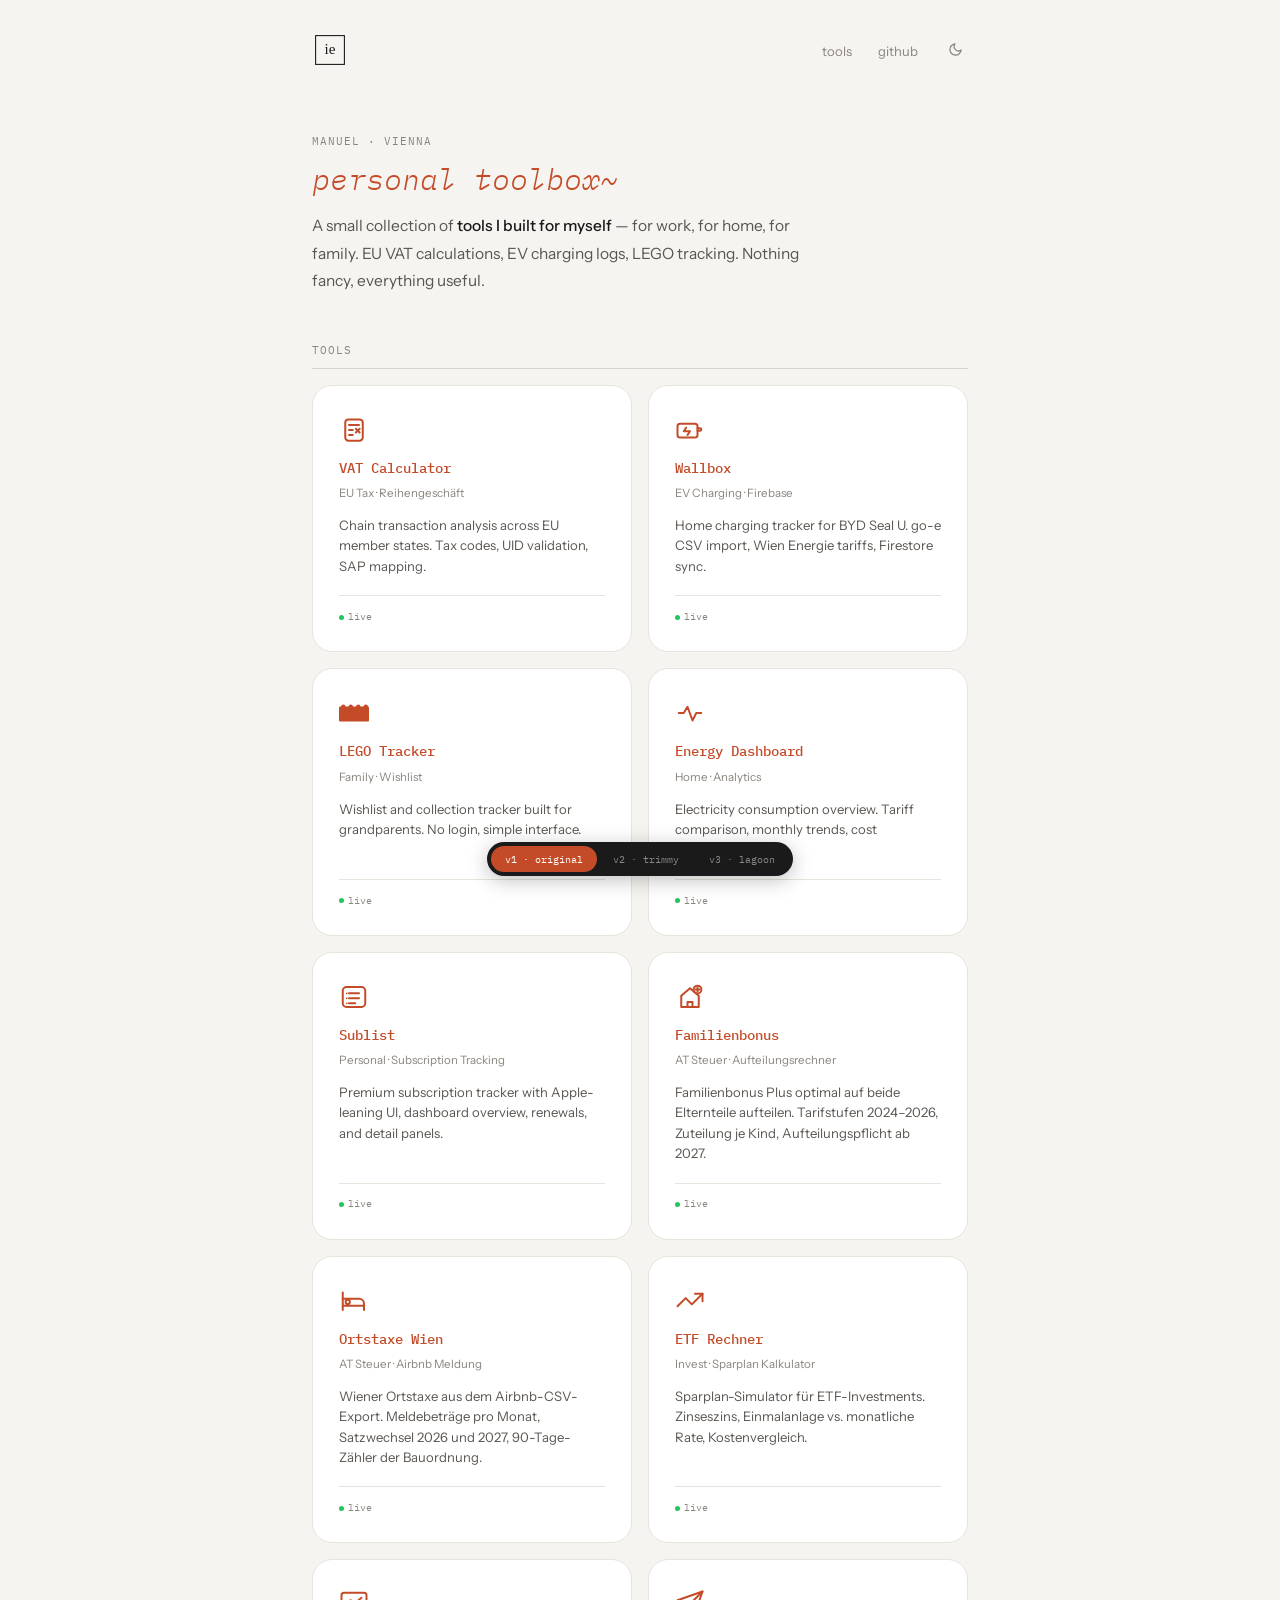
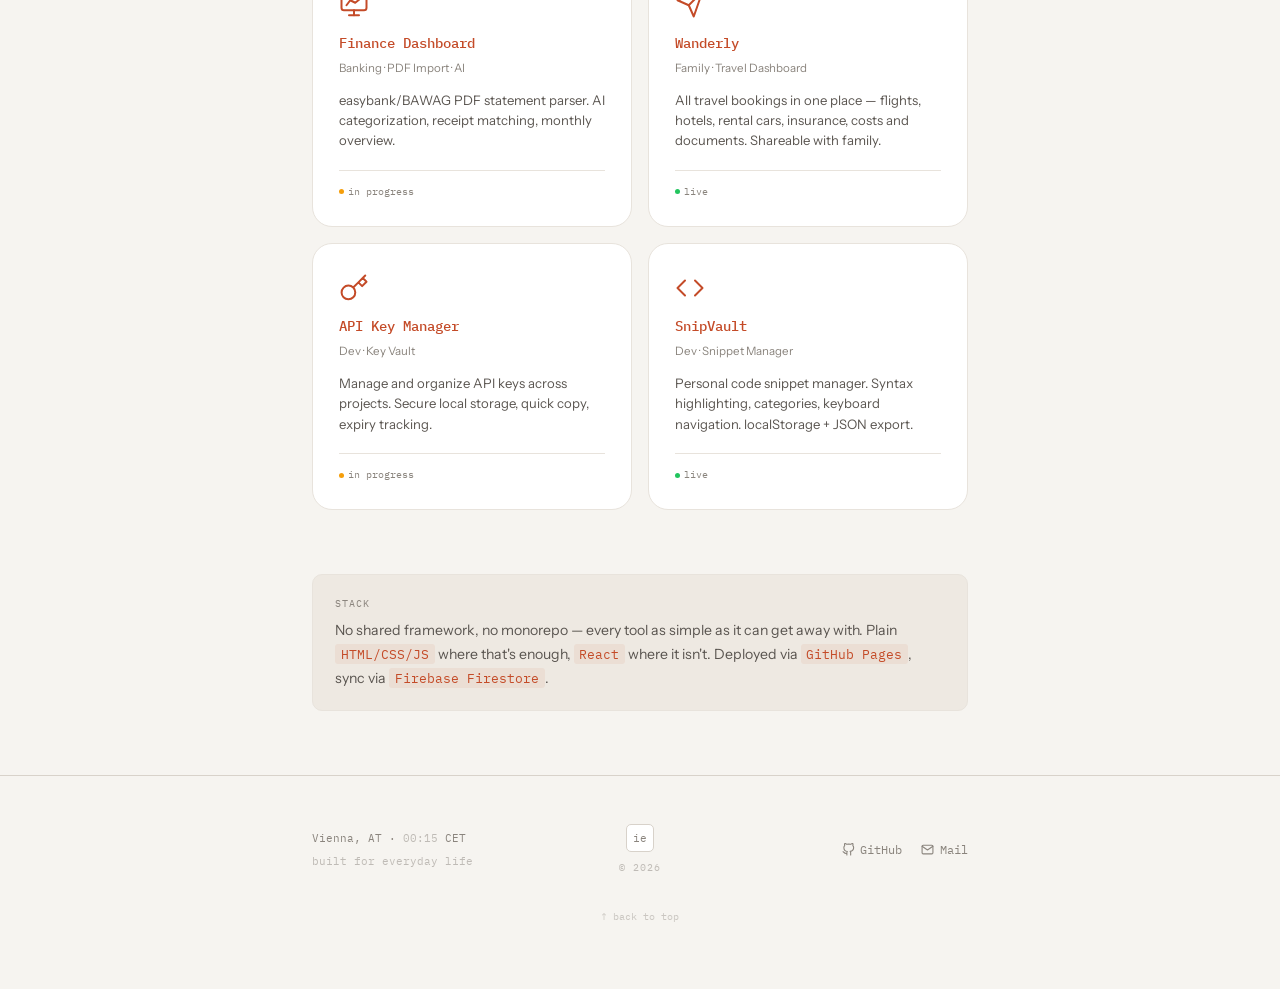
==== index.html @ a07a2232 "Correct the stack description on the landing page The old text claimed every tool was single-file HT" ====
<!DOCTYPE html>
<html lang="de" data-theme="light">
<head>
  <meta charset="UTF-8">
  <meta name="viewport" content="width=device-width, initial-scale=1.0">
  <title>manuels toolbox</title>
  <meta name="description" content="Personal toolbox by Manuel, Vienna.">
  <link rel="apple-touch-icon" href="apple-touch-icon.png">
  <!-- 1. Dark Mode Init — MUSS vor CSS kommen, blocking -->
  <script>
    (function() {
      // Theme
      var saved;
      try { saved = localStorage.getItem('theme'); } catch(e) {}
      if (!saved) saved = window.matchMedia('(prefers-color-scheme: dark)').matches ? 'dark' : 'light';
      document.documentElement.setAttribute('data-theme', saved);

      // Design
      var design;
      var forced = /[?&]design=(v[0-9]+)/.exec(location.search);
      if (forced) {
        design = forced[1];
        try { localStorage.setItem('design', design); } catch(e) {}
      } else {
        try { design = localStorage.getItem('design'); } catch(e) {}
      }
      if (['v1', 'v2', 'v3'].indexOf(design) === -1) design = 'v1';
      document.documentElement.setAttribute('data-design', design);
    })();
  </script>
  <!-- 2. Fonts -->
  <link rel="preconnect" href="https://fonts.googleapis.com">
  <link rel="preconnect" href="https://fonts.gstatic.com" crossorigin>
  <link href="https://fonts.googleapis.com/css2?family=Fraunces:ital,opsz,wght,SOFT,WONK@0,9..144,400..900,0..100,0..1;1,9..144,400..900,0..100,0..1&family=IBM+Plex+Mono:ital,wght@0,300;0,400;0,500;1,300&family=Instrument+Sans:wght@400;500;600&display=swap" rel="stylesheet">
  <!-- 3. CSS -->
  <link rel="stylesheet" href="styles.css?v=3">
</head>
<body>

<!-- Grain overlay (V2 only, shown via CSS) -->
<svg class="grain" aria-hidden="true">
  <filter id="grain-filter">
    <feTurbulence type="fractalNoise" baseFrequency="0.68" numOctaves="3" stitchTiles="stitch"/>
    <feColorMatrix type="saturate" values="0"/>
  </filter>
  <rect width="100%" height="100%" filter="url(#grain-filter)"/>
</svg>

<!-- Crop marks (V2 only, shown via CSS) -->
<span class="crop-mark tl" aria-hidden="true">+</span>
<span class="crop-mark tr" aria-hidden="true">+</span>

<div class="container">
  <header>
    <nav>
      <a href="/" class="site-logo-link" aria-label="ieeks home">
        <svg width="36" height="36" viewBox="0 0 100 100" aria-label="ieeks logo" role="img" class="site-logo-svg">
          <rect x="10" y="10" width="80" height="80" fill="none" stroke="currentColor" stroke-width="3"/>
          <text x="50" y="62" text-anchor="middle" font-size="42" fill="currentColor" font-family="serif">ie</text>
        </svg>
      </a>
      <ul class="nav-right">
        <li><a href="#tools">tools</a></li>
        <li><a href="https://github.com/ieeks" target="_blank" rel="noreferrer">github</a></li>
        <li>
          <button aria-label="Theme wechseln" class="theme-toggle" onclick="toggleTheme()">
            <svg class="icon-moon" width="15" height="15" fill="none" stroke="currentColor" stroke-width="2" viewBox="0 0 24 24">
              <path d="M21 12.79A9 9 0 1111.21 3 7 7 0 0021 12.79z" stroke-linecap="round" stroke-linejoin="round"/>
            </svg>
            <svg class="icon-sun" width="15" height="15" fill="none" stroke="currentColor" stroke-width="2" viewBox="0 0 24 24">
              <circle cx="12" cy="12" r="5"/>
              <path d="M12 1v2M12 21v2M4.22 4.22l1.42 1.42M18.36 18.36l1.42 1.42M1 12h2M21 12h2M4.22 19.78l1.42-1.42M18.36 5.64l1.42-1.42" stroke-linecap="round"/>
            </svg>
          </button>
        </li>
      </ul>
    </nav>
  </header>

  <section class="intro">
    <div class="intro-eyebrow">MANUEL · VIENNA</div>
    <h1 class="intro-heading" id="scramble-heading">
      <span class="hero-word" data-scramble data-text="personal">personal</span>
      <span class="hero-word hero-word-em" data-scramble data-text="toolbox~">toolbox~</span>
    </h1>
    <p class="intro-bio">A small collection of <strong>tools I built for myself</strong> — for work, for home, for family. EU VAT calculations, EV charging logs, LEGO tracking. Nothing fancy, everything useful.</p>
    <svg class="hero-wave" viewBox="0 0 400 20" preserveAspectRatio="none" aria-hidden="true">
      <path d="M0,12 C25,2 45,2 70,12 C95,22 115,22 140,12 C165,2 185,2 210,12 C235,22 255,22 280,12 C305,2 325,2 350,12 C375,22 385,22 400,14"
            fill="none" stroke="currentColor" stroke-width="2.5" stroke-linecap="round"/>
    </svg>
  </section>

  <section class="tools-section" id="tools">
    <div class="section-label">Tools</div>
    <div class="tool-filters" role="group" aria-label="Tools filtern">
      <button type="button" data-filter="all" aria-pressed="true">Alle</button>
      <button type="button" data-filter="tax" aria-pressed="false">Steuer</button>
      <button type="button" data-filter="money" aria-pressed="false">Finanzen</button>
      <button type="button" data-filter="family" aria-pressed="false">Familie</button>
      <button type="button" data-filter="home" aria-pressed="false">Zuhause</button>
      <button type="button" data-filter="dev" aria-pressed="false">Dev</button>
    </div>
    <p class="tool-count" id="tool-count" aria-live="polite"></p>
    <div class="tools-grid" id="tools-grid">

      <a class="tool-card card-vat" data-cat="tax" href="https://ieeks.github.io/eu-vat-reihengeschaeftrechner/" target="_blank" rel="noreferrer">
        <span class="tool-icon" aria-hidden="true">
          <svg width="30" height="30" viewBox="0 0 24 24" fill="none" stroke="currentColor" stroke-width="1.6" stroke-linecap="round" stroke-linejoin="round">
            <rect x="5" y="3.5" width="14" height="17" rx="2.5"/>
            <line x1="8" y1="8" x2="16" y2="8"/>
            <line x1="8" y1="12" x2="11" y2="12"/>
            <line x1="13.5" y1="11" x2="16.5" y2="14"/>
            <line x1="16.5" y1="11" x2="13.5" y2="14"/>
            <line x1="8" y1="16" x2="11" y2="16"/>
          </svg>
        </span>
        <div class="tool-name">VAT Calculator</div>
        <div class="tool-type">EU Tax · Reihengeschäft</div>
        <div class="tool-desc">Chain transaction analysis across EU member states. Tax codes, UID validation, SAP mapping.</div>
        <div class="tool-footer">
          <span class="tool-status status-live"><span class="dot live"></span><b>live</b></span>
          <span class="tool-arrow">↗</span>
        </div>
      </a>

      <a class="tool-card card-lf" data-cat="home" href="https://ieeks.github.io/wallbox/" target="_blank" rel="noreferrer">
        <span class="tool-icon" aria-hidden="true">
          <svg width="30" height="30" viewBox="0 0 24 24" fill="none" stroke="currentColor" stroke-width="1.6" stroke-linecap="round" stroke-linejoin="round">
            <rect x="2" y="7" width="16" height="11" rx="2"/>
            <path d="M18 10.5h2a1 1 0 010 2h-2"/>
            <path d="M9 10l-2 3h5l-2 3"/>
          </svg>
        </span>
        <div class="tool-name">Wallbox</div>
        <div class="tool-type">EV Charging · Firebase</div>
        <div class="tool-desc">Home charging tracker for BYD Seal U. go-e CSV import, Wien Energie tariffs, Firestore sync.</div>
        <div class="tool-footer">
          <span class="tool-status status-live"><span class="dot live"></span><b>live</b></span>
          <span class="tool-arrow">↗</span>
        </div>
      </a>

      <a class="tool-card card-lego" data-cat="family" href="https://ieeks.github.io/lego-tracker/" target="_blank" rel="noreferrer">
        <span class="tool-icon" aria-hidden="true">
          <svg fill="none" height="17" viewBox="0 0 28 16" width="30" xmlns="http://www.w3.org/2000/svg" style="color:currentColor">
            <rect fill="currentColor" height="14" rx="1" width="28" x="0" y="2" />
            <circle cx="4"  cy="2" fill="currentColor" r="2" />
            <circle cx="11" cy="2" fill="currentColor" r="2" />
            <circle cx="18" cy="2" fill="currentColor" r="2" />
            <circle cx="25" cy="2" fill="currentColor" r="2" />
            <circle cx="4"  cy="7" fill="currentColor" opacity="0.3" r="2" />
            <circle cx="11" cy="7" fill="currentColor" opacity="0.3" r="2" />
            <circle cx="18" cy="7" fill="currentColor" opacity="0.3" r="2" />
            <circle cx="25" cy="7" fill="currentColor" opacity="0.3" r="2" />
          </svg>
        </span>
        <div class="tool-name">LEGO Tracker</div>
        <div class="tool-type">Family · Wishlist</div>
        <div class="tool-desc">Wishlist and collection tracker built for grandparents. No login, simple interface.</div>
        <div class="tool-footer">
          <span class="tool-status status-live"><span class="dot live"></span><b>live</b></span>
          <span class="tool-arrow">↗</span>
        </div>
      </a>

      <a class="tool-card card-energy" data-cat="home" href="https://ieeks.github.io/gmail-pdf-sync/" target="_blank" rel="noreferrer">
        <span class="tool-icon" aria-hidden="true">
          <svg width="30" height="30" viewBox="0 0 24 24" fill="none" stroke="currentColor" stroke-width="1.6" stroke-linecap="round" stroke-linejoin="round">
            <polyline points="3 12 7 12 10 7 14 18 17 12 21 12"/>
          </svg>
        </span>
        <div class="tool-name">Energy Dashboard</div>
        <div class="tool-type">Home · Analytics</div>
        <div class="tool-desc">Electricity consumption overview. Tariff comparison, monthly trends, cost breakdown.</div>
        <div class="tool-footer">
          <span class="tool-status status-live"><span class="dot live"></span><b>live</b></span>
          <span class="tool-arrow">↗</span>
        </div>
      </a>

      <a class="tool-card card-sublist" data-cat="money" href="https://ieeks.github.io/sublist-web/" target="_blank" rel="noreferrer">
        <span class="tool-icon" aria-hidden="true">
          <svg width="30" height="30" viewBox="0 0 24 24" fill="none" stroke="currentColor" stroke-width="1.6" stroke-linecap="round" stroke-linejoin="round">
            <rect x="3" y="4" width="18" height="16" rx="3"/>
            <line x1="8" y1="9" x2="16" y2="9"/>
            <line x1="8" y1="13" x2="16" y2="13"/>
            <line x1="8" y1="17" x2="13" y2="17"/>
            <circle cx="6.2" cy="9" r="0.7" fill="currentColor" stroke="none"/>
            <circle cx="6.2" cy="13" r="0.7" fill="currentColor" stroke="none"/>
            <circle cx="6.2" cy="17" r="0.7" fill="currentColor" stroke="none"/>
          </svg>
        </span>
        <div class="tool-name">Sublist</div>
        <div class="tool-type">Personal · Subscription Tracking</div>
        <div class="tool-desc">Premium subscription tracker with Apple-leaning UI, dashboard overview, renewals, and detail panels.</div>
        <div class="tool-footer">
          <span class="tool-status status-live"><span class="dot live"></span><b>live</b></span>
          <span class="tool-arrow">↗</span>
        </div>
      </a>

      <a class="tool-card card-familienbonus" data-cat="tax family" href="https://ieeks.github.io/familienbonus/" target="_blank" rel="noreferrer">
        <span class="tool-icon" aria-hidden="true">
          <svg width="30" height="30" viewBox="0 0 24 24" fill="none" stroke="currentColor" stroke-width="1.6" stroke-linecap="round" stroke-linejoin="round">
            <path d="M5 20V11l7-6 7 6v9Z"/>
            <path d="M10 20v-4h4v4"/>
            <circle cx="18" cy="6" r="3.1"/>
            <path d="M18 4.5v3M16.5 6h3"/>
          </svg>
        </span>
        <div class="tool-name">Familienbonus</div>
        <div class="tool-type">AT Steuer · Aufteilungsrechner</div>
        <div class="tool-desc">Familienbonus Plus optimal auf beide Elternteile aufteilen. Tarifstufen 2024–2026, Zuteilung je Kind, Aufteilungspflicht ab 2027.</div>
        <div class="tool-footer">
          <span class="tool-status status-live"><span class="dot live"></span><b>live</b></span>
          <span class="tool-arrow">↗</span>
        </div>
      </a>

      <a class="tool-card card-ortstaxe" data-cat="tax money" href="https://manuel.tools/ortstaxe-wien/" target="_blank" rel="noreferrer">
        <span class="tool-icon" aria-hidden="true">
          <svg width="30" height="30" viewBox="0 0 24 24" fill="none" stroke="currentColor" stroke-width="1.6" stroke-linecap="round" stroke-linejoin="round">
            <path d="M3 20V6"/>
            <path d="M3 11h13a4 4 0 0 1 4 4v5"/>
            <path d="M3 16.5h17"/>
            <circle cx="7" cy="13.5" r="1.7"/>
          </svg>
        </span>
        <div class="tool-name">Ortstaxe Wien</div>
        <div class="tool-type">AT Steuer · Airbnb Meldung</div>
        <div class="tool-desc">Wiener Ortstaxe aus dem Airbnb-CSV-Export. Meldebeträge pro Monat, Satzwechsel 2026 und 2027, 90-Tage-Zähler der Bauordnung.</div>
        <div class="tool-footer">
          <span class="tool-status status-live"><span class="dot live"></span><b>live</b></span>
          <span class="tool-arrow">↗</span>
        </div>
      </a>

      <a class="tool-card card-etf" data-cat="money" href="https://ieeks.github.io/etf-rechner/" target="_blank" rel="noreferrer">
        <span class="tool-icon" aria-hidden="true">
          <svg width="30" height="30" viewBox="0 0 24 24" fill="none" stroke="currentColor" stroke-width="1.6" stroke-linecap="round" stroke-linejoin="round">
            <polyline points="22 7 13.5 15.5 8.5 10.5 2 17"/>
            <polyline points="16 7 22 7 22 13"/>
          </svg>
        </span>
        <div class="tool-name">ETF Rechner</div>
        <div class="tool-type">Invest · Sparplan Kalkulator</div>
        <div class="tool-desc">Sparplan-Simulator für ETF-Investments. Zinseszins, Einmalanlage vs. monatliche Rate, Kostenvergleich.</div>
        <div class="tool-footer">
          <span class="tool-status status-live"><span class="dot live"></span><b>live</b></span>
          <span class="tool-arrow">↗</span>
        </div>
      </a>

      <a class="tool-card card-finance" data-cat="money" href="https://ieeks.github.io/finance-dashboard/" target="_blank" rel="noreferrer">
        <span class="tool-icon" aria-hidden="true">
          <svg width="30" height="30" viewBox="0 0 24 24" fill="none" stroke="currentColor" stroke-width="1.6" stroke-linecap="round" stroke-linejoin="round">
            <rect x="2" y="3" width="20" height="14" rx="2"/>
            <line x1="8" y1="21" x2="16" y2="21"/>
            <line x1="12" y1="17" x2="12" y2="21"/>
            <polyline points="6 13 9 9 13 11 18 7"/>
          </svg>
        </span>
        <div class="tool-name">Finance Dashboard</div>
        <div class="tool-type">Banking · PDF Import · AI</div>
        <div class="tool-desc">easybank/BAWAG PDF statement parser. AI categorization, receipt matching, monthly overview.</div>
        <div class="tool-footer">
          <span class="tool-status status-wip"><span class="dot wip"></span><b>in progress</b></span>
          <span class="tool-arrow">↗</span>
        </div>
      </a>

      <a class="tool-card card-wanderly" data-cat="family" href="https://manuel.tools/wanderly/" target="_blank" rel="noreferrer">
        <span class="tool-icon" aria-hidden="true">
          <svg width="30" height="30" viewBox="0 0 24 24" fill="none" stroke="currentColor" stroke-width="1.6" stroke-linecap="round" stroke-linejoin="round">
            <path d="M22 2L11 13"/>
            <path d="M22 2L15 22 11 13 2 9l20-7z"/>
          </svg>
        </span>
        <div class="tool-name">Wanderly</div>
        <div class="tool-type">Family · Travel Dashboard</div>
        <div class="tool-desc">All travel bookings in one place — flights, hotels, rental cars, insurance, costs and documents. Shareable with family.</div>
        <div class="tool-footer">
          <span class="tool-status status-live"><span class="dot live"></span><b>live</b></span>
          <span class="tool-arrow">↗</span>
        </div>
      </a>

      <a class="tool-card card-apikey" data-cat="dev" href="https://manuel.tools/apikey-app/" target="_blank" rel="noreferrer">
        <span class="tool-icon" aria-hidden="true">
          <svg width="30" height="30" viewBox="0 0 24 24" fill="none" stroke="currentColor" stroke-width="1.6" stroke-linecap="round" stroke-linejoin="round">
            <path d="M21 2l-2 2m-7.61 7.61a5.5 5.5 0 1 1-7.778 7.778 5.5 5.5 0 0 1 7.777-7.777zm0 0L15.5 7.5m0 0l3 3L22 7l-3-3m-3.5 3.5L19 4"/>
          </svg>
        </span>
        <div class="tool-name">API Key Manager</div>
        <div class="tool-type">Dev · Key Vault</div>
        <div class="tool-desc">Manage and organize API keys across projects. Secure local storage, quick copy, expiry tracking.</div>
        <div class="tool-footer">
          <span class="tool-status status-wip"><span class="dot wip"></span><b>in progress</b></span>
          <span class="tool-arrow">↗</span>
        </div>
      </a>

      <a class="tool-card card-snipvault" data-cat="dev" href="https://ieeks.github.io/snipvault/" target="_blank" rel="noreferrer">
        <span class="tool-icon" aria-hidden="true">
          <svg width="30" height="30" viewBox="0 0 24 24" fill="none" stroke="currentColor" stroke-width="1.6" stroke-linecap="round" stroke-linejoin="round">
            <polyline points="16 18 22 12 16 6"/>
            <polyline points="8 6 2 12 8 18"/>
          </svg>
        </span>
        <div class="tool-name">SnipVault</div>
        <div class="tool-type">Dev · Snippet Manager</div>
        <div class="tool-desc">Personal code snippet manager. Syntax highlighting, categories, keyboard navigation. localStorage + JSON export.</div>
        <div class="tool-footer">
          <span class="tool-status status-live"><span class="dot live"></span><b>live</b></span>
          <span class="tool-arrow">↗</span>
        </div>
      </a>

    </div>
  </section>

  <div class="stack-block">
    <div class="stack-label">Stack</div>
    <p>No shared framework, no monorepo — every tool as simple as it can get away with. Plain <code>HTML/CSS/JS</code> where that's enough, <code>React</code> where it isn't. Deployed via <code>GitHub Pages</code>, sync via <code>Firebase Firestore</code>.</p>
  </div>
</div>

<footer>
  <div class="container">
    <div class="footer-grid">
      <div class="footer-left">
        <span>Vienna, AT · <span id="current-time">--:--</span> CET</span>
        <span>built for everyday life</span>
      </div>
      <div class="footer-center">
        <div class="monogram" aria-hidden="true">ie</div>
        <span class="footer-copy">© 2026</span>
      </div>
      <div class="footer-right">
        <a href="https://github.com/ieeks" target="_blank" rel="noreferrer">
          <svg class="footer-icon" width="13" height="13" fill="none" stroke="currentColor" stroke-width="2" viewBox="0 0 24 24" aria-hidden="true">
            <path d="M9 19c-5 1.5-5-2.5-7-3m14 6v-3.87a3.37 3.37 0 00-.94-2.61c3.14-.35 6.44-1.54 6.44-7A5.44 5.44 0 0020 4.77 5.07 5.07 0 0019.91 1S18.73.65 16 2.48a13.38 13.38 0 00-7 0C6.27.65 5.09 1 5.09 1A5.07 5.07 0 005 4.77a5.44 5.44 0 00-1.5 3.78c0 5.42 3.3 6.61 6.44 7A3.37 3.37 0 009 18.13V22" stroke-linecap="round" stroke-linejoin="round"/>
          </svg>
          GitHub
        </a>
        <a href="mailto:hi@ieeks.at">
          <svg class="footer-icon" width="13" height="13" fill="none" stroke="currentColor" stroke-width="2" viewBox="0 0 24 24" aria-hidden="true">
            <path d="M4 4h16c1.1 0 2 .9 2 2v12c0 1.1-.9 2-2 2H4c-1.1 0-2-.9-2-2V6c0-1.1.9-2 2-2z" stroke-linecap="round" stroke-linejoin="round"/>
            <path d="M22 6l-10 7L2 6" stroke-linecap="round" stroke-linejoin="round"/>
          </svg>
          Mail
        </a>
      </div>
    </div>
    <a class="back-to-top" href="#">↑ back to top</a>
  </div>
</footer>

<!-- Design Toggle -->
<div class="design-toggle" id="design-toggle" role="group" aria-label="Design wechseln">
  <button type="button" data-design="v1" aria-pressed="true">v1 · original</button>
  <button type="button" data-design="v2" aria-pressed="false">v2 · trimmy</button>
  <button type="button" data-design="v3" aria-pressed="false">v3 · lagoon</button>
</div>

<script src="script.js"></script>
</body>
</html>
---- styles.css ----
:root {
  --bg: #f6f4f0;
  --bg-warm: #eee9e2;
  --bg-card: #ffffff;
  --text: #1a1a1a;
  --text-secondary: #5a5550;
  --text-tertiary: #8a847d;
  --border: #d8d2ca;
  --border-light: #e8e3dc;
  --accent: #c44b28;
  --accent-soft: rgba(196, 75, 40, 0.07);
  --accent-border: rgba(196, 75, 40, 0.22);
  --ink: #2c2926;
  --sans: "Instrument Sans", system-ui, sans-serif;
  --mono: "IBM Plex Mono", monospace;
  --serif: "Fraunces", Georgia, "Times New Roman", serif;
  --max-width: 720px;
  --radius-card: 20px;
  --t: 0.18s ease;
}

[data-theme="dark"] {
  --bg: #2b2e33;
  --bg-warm: #333740;
  --bg-card: #32363d;
  --text: #e0ddd8;
  --text-secondary: #a8a29e;
  --text-tertiary: #8a847d;
  --border: #3e4249;
  --border-light: #353940;
  --accent: #00d2ff;
  --accent-soft: rgba(0, 210, 255, 0.09);
  --accent-border: rgba(0, 210, 255, 0.25);
  --ink: #f6f3f3;
}

*,
*::before,
*::after {
  margin: 0;
  padding: 0;
  box-sizing: border-box;
}

html {
  scroll-behavior: smooth;
  position: relative;
}

body {
  font-family: var(--sans);
  background: var(--bg);
  color: var(--text);
  line-height: 1.65;
  -webkit-font-smoothing: antialiased;
  transition: background var(--t), color var(--t);
}

a {
  color: var(--accent);
  text-decoration: none;
}

::selection {
  background: var(--accent);
  color: #fff;
}

.container {
  max-width: var(--max-width);
  margin: 0 auto;
  padding: 0 2rem;
}

/* ---- Nav ---- */

header {
  padding: 2rem 0 0;
}

nav {
  display: flex;
  justify-content: space-between;
  align-items: center;
  flex-wrap: wrap;
  gap: 0.5rem;
}

.site-logo-link {
  text-decoration: none;
  color: var(--text);
  transition: color var(--t);
}

.site-logo-link:hover {
  color: var(--text-secondary);
}

.site-logo-svg {
  height: 36px;
  width: 36px;
  display: block;
}

.nav-right {
  display: flex;
  align-items: center;
  gap: 1.6rem;
  list-style: none;
}

.nav-right a {
  font-size: 0.82rem;
  color: var(--text-tertiary);
  transition: color 0.15s;
}

.nav-right a:hover {
  color: var(--text);
}

.theme-toggle {
  background: none;
  border: none;
  cursor: pointer;
  color: var(--text-tertiary);
  padding: 0.3rem;
  display: flex;
  align-items: center;
  transition: color 0.15s;
  border-radius: 6px;
}

.theme-toggle:hover {
  color: var(--text);
}

.theme-toggle svg {
  width: 15px;
  height: 15px;
}

.icon-moon { display: block; }
.icon-sun  { display: none;  }

[data-theme="dark"] .icon-moon { display: none;  }
[data-theme="dark"] .icon-sun  { display: block; }

/* ---- Intro ---- */

.intro {
  padding: 4rem 0 3rem;
}

.intro-eyebrow {
  font-family: var(--mono);
  font-size: 0.7rem;
  color: var(--text-tertiary);
  letter-spacing: 0.09em;
  text-transform: uppercase;
  margin-bottom: 0.75rem;
}

.intro-heading {
  font-family: var(--mono);
  font-size: 1.85rem;
  font-weight: 300;
  font-style: italic;
  color: var(--accent);
  line-height: 1.2;
  margin-bottom: 0.9rem;
  cursor: default;
  display: inline-block;
  user-select: none;
}

.hero-word {
  display: inline-block;
}

.hero-wave {
  display: none;
  width: 100%;
  height: 26px;
}

.intro-bio {
  font-size: 0.97rem;
  line-height: 1.75;
  color: var(--text-secondary);
  max-width: 500px;
}

.intro-bio strong {
  color: var(--text);
  font-weight: 500;
}

/* ---- Section label ---- */

.section-label {
  font-family: var(--mono);
  font-size: 0.68rem;
  color: var(--text-tertiary);
  letter-spacing: 0.09em;
  text-transform: uppercase;
  margin-bottom: 1rem;
  padding-bottom: 0.5rem;
  border-bottom: 1px solid var(--border);
}

/* ---- Filter (nur V3) ---- */

.tool-filters,
.tool-count {
  display: none;
}

/* ---- Tool Grid ---- */

.tools-section {
  margin-bottom: 4rem;
}

.tools-grid {
  display: grid;
  grid-template-columns: repeat(2, 1fr);
  gap: 1rem;
}

.tool-card {
  background: var(--bg-card);
  border: 1px solid var(--border-light);
  border-radius: var(--radius-card);
  padding: 1.8rem 1.6rem 1.5rem;
  text-decoration: none;
  color: inherit;
  display: flex;
  flex-direction: column;
  gap: 0.4rem;
  min-height: 190px;
  position: relative;
  overflow: hidden;
  transition:
    border-color var(--t),
    background var(--t),
    transform 0.16s ease,
    box-shadow 0.16s ease;
  -webkit-tap-highlight-color: transparent;
}

/* Shine line at top */
.tool-card::after {
  content: '';
  position: absolute;
  top: 0;
  left: 0;
  right: 0;
  height: 1px;
  background: linear-gradient(90deg, transparent, rgba(255, 255, 255, 0.7), transparent);
  pointer-events: none;
}

[data-theme="dark"] .tool-card::after {
  background: linear-gradient(90deg, transparent, rgba(255, 255, 255, 0.07), transparent);
}

/* Colored top stripe on hover */
.tool-card::before {
  content: '';
  position: absolute;
  top: 0;
  left: 0;
  right: 0;
  height: 3px;
  background: var(--tool-color, var(--accent));
  opacity: 0;
  transition: opacity var(--t);
  border-radius: var(--radius-card) var(--radius-card) 0 0;
}

.tool-card:hover::before {
  opacity: 1;
}

.tool-card:hover {
  border-color: var(--accent-border);
  transform: translateY(-3px) scale(1.01);
  box-shadow: 0 8px 28px rgba(0, 0, 0, 0.08);
  text-decoration: none;
}

[data-theme="dark"] .tool-card:hover {
  box-shadow: 0 8px 28px rgba(0, 0, 0, 0.3);
}

.tool-card:active {
  transform: scale(0.97);
  box-shadow: none;
}

.tool-icon {
  display: block;
  width: 30px;
  height: 30px;
  margin-bottom: 0.5rem;
  color: var(--accent);
}

.tool-icon svg {
  width: 100%;
  height: 100%;
}

.tool-name {
  font-family: var(--mono);
  font-size: 0.9rem;
  font-weight: 500;
  color: var(--accent);
  line-height: 1.3;
}

.tool-type {
  font-size: 0.72rem;
  color: var(--text-tertiary);
  font-weight: 400;
}

.tool-desc {
  font-size: 0.82rem;
  color: var(--text-secondary);
  line-height: 1.55;
  margin-top: 0.35rem;
  flex: 1;
}

.tool-footer {
  display: flex;
  align-items: center;
  justify-content: space-between;
  margin-top: 0.8rem;
  padding-top: 0.7rem;
  border-top: 1px solid var(--border-light);
}

.tool-status {
  display: flex;
  align-items: center;
  gap: 0.3rem;
  font-family: var(--mono);
  font-size: 0.62rem;
  color: var(--text-tertiary);
}

.tool-status b {
  font-weight: inherit;
  font-size: inherit;
}

.dot {
  width: 5px;
  height: 5px;
  border-radius: 50%;
  background: var(--text-tertiary);
  flex-shrink: 0;
}

.dot.live { background: #22c55e; }
.dot.wip  { background: #f59e0b; }

.tool-arrow {
  font-size: 0.75rem;
  color: var(--text-tertiary);
  opacity: 0;
  transform: translate(-3px, 3px);
  transition: opacity 0.15s, transform 0.15s;
}

.tool-card:hover .tool-arrow {
  opacity: 1;
  transform: translate(0, 0);
}

/* Per-card stripe colors */
.card-vat     { --tool-color: #c44b28; }
.card-lf      { --tool-color: #22c55e; }
.card-lego    { --tool-color: #f59e0b; }
.card-energy  { --tool-color: #6366f1; }
.card-sublist { --tool-color: #60a5fa; }
.card-familienbonus { --tool-color: #a855f7; }
.card-etf       { --tool-color: #d97706; }
.card-finance   { --tool-color: #0ea5e9; }
.card-snipvault { --tool-color: #2d9e6b; }
.card-wanderly  { --tool-color: #0891b2; }
.card-apikey    { --tool-color: #f43f5e; }
.card-ortstaxe  { --tool-color: #186a57; }

/* ---- Stack ---- */

.stack-block {
  padding: 1.2rem 1.4rem;
  background: var(--bg-warm);
  border: 1px solid var(--border-light);
  border-radius: 10px;
  margin-bottom: 4rem;
  transition: background var(--t), border-color var(--t);
}

.stack-label {
  font-family: var(--mono);
  font-size: 0.65rem;
  color: var(--text-tertiary);
  text-transform: uppercase;
  letter-spacing: 0.09em;
  margin-bottom: 0.45rem;
}

.stack-block p {
  font-size: 0.88rem;
  line-height: 1.7;
  color: var(--text-secondary);
}

.stack-block code {
  font-family: var(--mono);
  font-size: 0.8rem;
  background: var(--accent-soft);
  color: var(--accent);
  padding: 0.1rem 0.35rem;
  border-radius: 3px;
}

/* ---- Footer ---- */

footer {
  margin-top: 2rem;
  border-top: 1px solid var(--border);
  padding: 3rem 0 4rem;
}

.footer-grid {
  display: grid;
  grid-template-columns: 1fr auto 1fr;
  align-items: center;
  gap: 2rem;
  font-family: var(--mono);
  font-size: 0.7rem;
  color: var(--text-tertiary);
}

.footer-left {
  display: flex;
  flex-direction: column;
  gap: 0.25rem;
}

.footer-left span:last-child {
  opacity: 0.5;
}

.footer-center {
  display: flex;
  flex-direction: column;
  align-items: center;
  gap: 0.5rem;
}

.monogram {
  width: 28px;
  height: 28px;
  border: 1px solid var(--border);
  display: flex;
  align-items: center;
  justify-content: center;
  font-size: 0.7rem;
  color: var(--text-tertiary);
  border-radius: 5px;
  background: var(--bg-card);
  font-family: var(--mono);
  transition: background var(--t), border-color var(--t);
}

.footer-copy {
  letter-spacing: 0.1em;
  text-transform: uppercase;
  font-size: 0.6rem;
  opacity: 0.5;
}

.footer-right {
  display: flex;
  justify-content: flex-end;
  align-items: center;
  gap: 1.2rem;
}

.footer-right a {
  color: var(--text-tertiary);
  display: flex;
  align-items: center;
  gap: 0.35rem;
  transition: color 0.15s;
  font-size: 0.75rem;
}

.footer-right a:hover {
  color: var(--accent);
}

.footer-icon {
  width: 13px;
  height: 13px;
}

.back-to-top {
  display: block;
  margin: 2rem auto 0;
  width: max-content;
  font-family: var(--mono);
  font-size: 0.65rem;
  color: var(--text-tertiary);
  opacity: 0.4;
  transition: opacity 0.2s, color 0.2s;
}

.back-to-top:hover {
  opacity: 1;
  color: var(--accent);
}

/* ---- V2 · Trimmy ---- */

[data-design="v2"] {
  --bg: #eee8db;
  --bg-warm: #e8e2d5;
}

[data-design="v2"][data-theme="dark"] {
  --bg: #1e2024;
  --bg-warm: #23272d;
}

[data-design="v2"] .tool-card {
  border: 2px solid #1a1a1a;
  box-shadow: 3px 3px 0 #c44b28;
  min-height: auto;
  transition: box-shadow 0.15s ease, transform 0.15s ease;
}

[data-design="v2"][data-theme="dark"] .tool-card {
  border: 2px solid #4a4540;
  box-shadow: 3px 3px 0 #00d2ff;
}

[data-design="v2"] .tool-card:hover {
  border-color: #1a1a1a;
  transform: translate(-1px, -1px);
  box-shadow: 5px 5px 0 #c44b28;
}

[data-design="v2"][data-theme="dark"] .tool-card:hover {
  border-color: #4a4540;
  transform: translate(-1px, -1px);
  box-shadow: 5px 5px 0 #00d2ff;
}

[data-design="v2"] .tool-card:active {
  transform: translate(0, 0);
  box-shadow: 3px 3px 0 #c44b28;
}

[data-design="v2"][data-theme="dark"] .tool-card:active {
  box-shadow: 3px 3px 0 #00d2ff;
}

/* Hide color stripe in V2 — replaced by offset shadow */
[data-design="v2"] .tool-card::before {
  display: none;
}

/* ---- Grain Overlay ---- */

.grain {
  display: none;
  position: fixed;
  inset: 0;
  width: 100%;
  height: 100%;
  pointer-events: none;
  z-index: 999;
  opacity: 0.25;
}

[data-design="v2"] .grain {
  display: block;
}

/* ---- Crop Marks ---- */

.crop-mark {
  display: none;
  position: absolute;
  font-family: monospace;
  font-size: 16px;
  line-height: 1;
  opacity: 0.3;
  pointer-events: none;
  z-index: 40;
  color: var(--text);
}

[data-design="v2"] .crop-mark {
  display: block;
}

.crop-mark.tl { top: 14px; left: 16px; }
.crop-mark.tr { top: 14px; right: 16px; }

/* ---- Design Toggle Pill ---- */

.design-toggle {
  position: fixed;
  bottom: 24px;
  left: 50%;
  transform: translateX(-50%);
  z-index: 1000;
  display: flex;
  background: #1a1a1a;
  border-radius: 100px;
  padding: 4px;
  gap: 2px;
  box-shadow: 0 4px 20px rgba(0, 0, 0, 0.25);
}

[data-theme="dark"] .design-toggle {
  background: #2a2e34;
}

.design-toggle button {
  font-family: var(--mono);
  font-size: 0.65rem;
  padding: 6px 14px;
  border-radius: 100px;
  border: none;
  cursor: pointer;
  background: transparent;
  color: #888;
  transition: background 0.2s, color 0.2s;
  white-space: nowrap;
}

.design-toggle button.active {
  background: #c44b28;
  color: #fff;
}

/* ---- Responsive ---- */

@media (max-width: 600px) {
  .footer-grid {
    grid-template-columns: 1fr;
    text-align: center;
    gap: 1.5rem;
  }

  .footer-right {
    justify-content: center;
  }
}

@media (max-width: 520px) {
  .container {
    padding: 0 1.2rem;
  }

  .intro {
    padding: 2.5rem 0 2rem;
  }

  .intro-heading {
    font-size: 1.45rem;
  }

  .tools-grid {
    grid-template-columns: 1fr;
  }

  .tool-card {
    min-height: auto;
    padding: 1.5rem 1.4rem 1.3rem;
  }
}

/* ============================================================
   V3 · Lagoon — Editorial / Sand & Wasser
   Palette + Typo nach dem SUP-Spots-Entwurf.
   ============================================================ */

[data-design="v3"] {
  /* Signaturfarben */
  --v3-sand: #fdf3e0;
  --v3-sky: #dceff2;
  --v3-foam: #fffdf7;
  --v3-lagoon: #0f6e7a;
  --v3-deep: #0a3b44;
  --v3-sun: #ffc24b;
  --v3-melon: #ff6f4e;
  --v3-reed: #7fa05a;
  --v3-stamp-wip: #b07a00;
  --v3-glow: rgba(255, 194, 75, 0.55);

  /* Auf die bestehenden Tokens gemappt */
  --bg: #fdf3e0;
  --bg-warm: #dceff2;
  --bg-card: #fffdf7;
  --text: #123138;
  --text-secondary: #5c7a80;
  --text-tertiary: #6f8c92;
  --border: rgba(15, 110, 122, 0.2);
  --border-light: rgba(15, 110, 122, 0.14);
  --accent: #0f6e7a;
  --accent-soft: rgba(15, 110, 122, 0.09);
  --accent-border: rgba(15, 110, 122, 0.4);
  --ink: #123138;
  --max-width: 840px;
}

[data-design="v3"][data-theme="dark"] {
  --v3-sand: #0b2b33;
  --v3-sky: #123a43;
  --v3-foam: #0f333b;
  --v3-lagoon: #00d2ff;
  --v3-deep: #dcefef;
  --v3-sun: #ffc24b;
  --v3-melon: #ff8467;
  --v3-reed: #9dc478;
  --v3-stamp-wip: #e0a52e;
  --v3-glow: rgba(0, 210, 255, 0.16);

  --bg: #08222a;
  --bg-warm: #123a43;
  --bg-card: #0f333b;
  --text: #dcefef;
  --text-secondary: #93b4ba;
  --text-tertiary: #7d9ea4;
  --border: rgba(0, 210, 255, 0.18);
  --border-light: rgba(0, 210, 255, 0.12);
  --accent: #00d2ff;
  --accent-soft: rgba(0, 210, 255, 0.1);
  --accent-border: rgba(0, 210, 255, 0.35);
  --ink: #dcefef;
}

/* ---- Hintergrund: Sonnen-Halo über Himmel-zu-Sand-Verlauf ---- */

[data-design="v3"] body {
  background:
    radial-gradient(1200px 520px at 78% -12%, var(--v3-glow), transparent 62%),
    linear-gradient(178deg, var(--v3-sky) 0%, var(--v3-sand) 44%, var(--v3-foam) 100%);
  background-attachment: fixed;
  line-height: 1.55;
}

[data-design="v3"][data-theme="dark"] body {
  background:
    radial-gradient(1200px 520px at 78% -12%, var(--v3-glow), transparent 62%),
    linear-gradient(178deg, #0b2b33 0%, #08222a 46%, #061c23 100%);
  background-attachment: fixed;
}

/* ---- Nav ---- */

[data-design="v3"] .nav-right a {
  font-family: var(--mono);
  font-size: 0.68rem;
  font-weight: 600;
  letter-spacing: 0.12em;
  text-transform: uppercase;
  color: var(--v3-lagoon);
}

[data-design="v3"] .nav-right a:hover {
  color: var(--v3-deep);
}

[data-design="v3"] .site-logo-link {
  color: var(--v3-deep);
}

/* ---- Hero ---- */

[data-design="v3"] .intro {
  padding: 3.5rem 0 2.2rem;
}

[data-design="v3"] .intro-eyebrow {
  display: flex;
  align-items: center;
  gap: 10px;
  font-size: 11px;
  font-weight: 600;
  letter-spacing: 0.18em;
  color: var(--v3-lagoon);
  margin-bottom: 18px;
}

[data-design="v3"] .intro-eyebrow::after {
  content: "";
  flex: 1;
  height: 1px;
  background: var(--border);
}

[data-design="v3"] .intro-heading {
  display: block;
  font-family: var(--serif);
  font-weight: 900;
  font-style: normal;
  font-size: clamp(38px, 10.5vw, 74px);
  line-height: 0.92;
  letter-spacing: -0.025em;
  color: var(--v3-deep);
  font-variation-settings: "SOFT" 40, "WONK" 1;
  margin-bottom: 0;
}

[data-design="v3"] .hero-word {
  display: block;
}

[data-design="v3"] .hero-word-em {
  font-style: italic;
  color: var(--v3-lagoon);
}

[data-design="v3"] .intro-bio {
  font-size: 17px;
  line-height: 1.55;
  color: var(--text-secondary);
  max-width: 46ch;
  margin-top: 20px;
}

[data-design="v3"] .intro-bio strong {
  color: var(--v3-deep);
  font-weight: 700;
}

[data-design="v3"] .hero-wave {
  display: block;
  margin: 26px 0 0;
  color: var(--v3-lagoon);
  opacity: 0.5;
}

/* ---- Section-Label als Hairline-Eyebrow ---- */

[data-design="v3"] .section-label {
  display: flex;
  align-items: center;
  gap: 10px;
  font-size: 11px;
  font-weight: 600;
  letter-spacing: 0.18em;
  color: var(--v3-lagoon);
  border-bottom: none;
  padding-bottom: 0;
  margin-bottom: 1.4rem;
}

[data-design="v3"] .section-label::after {
  content: "";
  flex: 1;
  height: 1px;
  background: var(--border);
}

/* ---- Filter-Pills ---- */

[data-design="v3"] .tool-filters {
  display: flex;
  flex-wrap: wrap;
  gap: 8px;
  margin: 0 0 6px;
}

[data-design="v3"] .tool-filters button {
  font-family: var(--mono);
  font-size: 12px;
  font-weight: 600;
  letter-spacing: 0.06em;
  text-transform: uppercase;
  background: transparent;
  color: var(--v3-lagoon);
  border: 1.5px solid var(--border);
  border-radius: 999px;
  padding: 9px 16px;
  cursor: pointer;
  transition: background 0.18s, color 0.18s, border-color 0.18s;
}

[data-design="v3"] .tool-filters button:hover {
  border-color: var(--v3-lagoon);
}

[data-design="v3"] .tool-filters button[aria-pressed="true"] {
  background: var(--v3-lagoon);
  border-color: var(--v3-lagoon);
  color: var(--v3-foam);
}

[data-design="v3"][data-theme="dark"] .tool-filters button[aria-pressed="true"] {
  color: #062028;
}

[data-design="v3"] .tool-filters button:focus-visible {
  outline: 2.5px solid var(--v3-sun);
  outline-offset: 2px;
}

[data-design="v3"] .tool-count {
  display: block;
  font-family: var(--mono);
  font-size: 12px;
  color: var(--text-secondary);
  margin: 14px 0 0;
}

/* ---- Karten als Einträge ---- */

[data-design="v3"] .tools-grid {
  grid-template-columns: 1fr;
  gap: 16px;
  margin-top: 16px;
}

[data-design="v3"] .tool-card {
  background: var(--v3-foam);
  border: 1px solid var(--border);
  border-radius: 20px;
  padding: 22px 22px 20px 30px;
  min-height: 0;
  display: grid;
  grid-template-columns: 32px 1fr;
  align-items: start;
  column-gap: 12px;
  gap: 0 12px;
  box-shadow: 0 2px 0 rgba(10, 59, 68, 0.04);
  animation: v3-rise 0.5s cubic-bezier(0.2, 0.7, 0.3, 1) backwards;
  animation-delay: calc(var(--i, 0) * 45ms);
}

@keyframes v3-rise {
  from { opacity: 0; transform: translateY(14px); }
  to   { opacity: 1; transform: none; }
}

@media (prefers-reduced-motion: reduce) {
  [data-design="v3"] .tool-card { animation: none; }
}

/* Farbbalken links statt Stripe oben */
[data-design="v3"] .tool-card::before {
  top: 0;
  bottom: 0;
  left: 0;
  right: auto;
  width: 5px;
  height: auto;
  opacity: 1;
  border-radius: 0;
  background: var(--tool-color, var(--accent));
}

[data-design="v3"] .tool-card::after {
  display: none;
}

[data-design="v3"] .tool-card:hover {
  transform: translateY(-2px);
  border-color: var(--accent-border);
  box-shadow: 0 12px 26px -16px rgba(10, 59, 68, 0.55);
}

[data-design="v3"][data-theme="dark"] .tool-card:hover {
  box-shadow: 0 12px 26px -16px rgba(0, 0, 0, 0.7);
}

[data-design="v3"] .tool-card:active {
  transform: translateY(0);
}

[data-design="v3"] .tool-icon {
  grid-column: 1;
  grid-row: 1;
  width: 26px;
  height: 26px;
  margin: 1px 0 0;
  color: var(--tool-color, var(--accent));
}

[data-design="v3"] .tool-name {
  grid-column: 2;
  grid-row: 1;
  font-family: var(--serif);
  font-weight: 700;
  font-size: 23px;
  letter-spacing: -0.015em;
  line-height: 1.15;
  color: var(--v3-deep);
  padding-right: 120px;
}

[data-design="v3"] .tool-type {
  grid-column: 2;
  grid-row: 2;
  font-family: var(--mono);
  font-size: 11px;
  letter-spacing: 0.08em;
  text-transform: uppercase;
  color: var(--text-secondary);
  margin-top: 7px;
  padding-right: 120px;
}

[data-design="v3"] .tool-desc {
  grid-column: 2;
  grid-row: 3;
  font-size: 15.5px;
  line-height: 1.55;
  color: var(--text-secondary);
  margin-top: 14px;
  padding-right: 30px;
  flex: 0 1 auto;
}

/* ---- Stempel statt Status-Zeile ---- */

[data-design="v3"] .tool-footer {
  display: contents;
}

[data-design="v3"] .tool-status {
  position: absolute;
  top: 20px;
  right: 20px;
  display: block;
  font-family: var(--mono);
  font-weight: 600;
  font-size: 10px;
  letter-spacing: 0.13em;
  text-transform: uppercase;
  line-height: 1.25;
  text-align: center;
  white-space: nowrap;
  border: 2px solid currentColor;
  border-radius: 7px;
  padding: 7px 11px;
  transform: rotate(-2.5deg);
}

[data-design="v3"] .tool-status::before {
  content: "Status";
  display: block;
  opacity: 0.85;
}

[data-design="v3"] .tool-status .dot {
  display: none;
}

[data-design="v3"] .tool-status b {
  display: block;
  font-size: 16px;
  font-weight: 600;
  letter-spacing: 0.06em;
  text-transform: capitalize;
}

[data-design="v3"] .status-live { color: var(--v3-reed); }
[data-design="v3"] .status-wip  { color: var(--v3-stamp-wip); }

[data-design="v3"] .status-wip b {
  font-size: 13px;
}

[data-design="v3"] .tool-arrow {
  position: absolute;
  right: 22px;
  bottom: 16px;
  font-size: 0.9rem;
  color: var(--v3-lagoon);
  opacity: 0.35;
  transform: none;
}

[data-design="v3"] .tool-card:hover .tool-arrow {
  opacity: 1;
  transform: none;
}

/* ---- Stack-Block als Notiz ---- */

[data-design="v3"] .stack-block {
  background: var(--v3-sky);
  border: none;
  border-radius: 12px;
  padding: 14px 16px;
  margin-top: 2.5rem;
}

[data-design="v3"] .stack-label {
  font-size: 10.5px;
  font-weight: 600;
  letter-spacing: 0.12em;
  color: var(--v3-lagoon);
  margin-bottom: 4px;
}

[data-design="v3"] .stack-block p {
  font-size: 14.5px;
  line-height: 1.6;
  color: var(--v3-deep);
}

[data-design="v3"] .stack-block code {
  background: rgba(15, 110, 122, 0.1);
  color: var(--v3-lagoon);
  font-size: 13px;
}

[data-design="v3"][data-theme="dark"] .stack-block code {
  background: rgba(0, 210, 255, 0.12);
}

/* ---- Footer ---- */

[data-design="v3"] footer {
  border-top: 1px solid var(--border);
}

[data-design="v3"] .monogram {
  background: var(--v3-foam);
  border-color: var(--border);
  color: var(--v3-lagoon);
}

[data-design="v3"] .footer-right a:hover,
[data-design="v3"] .back-to-top:hover {
  color: var(--v3-lagoon);
}

/* ---- Design-Umschalter ---- */

[data-design="v3"] .design-toggle button.active {
  background: var(--v3-lagoon);
  color: #fffdf7;
}

[data-design="v3"][data-theme="dark"] .design-toggle button.active {
  color: #062028;
}

/* ---- Responsive ---- */

@media (max-width: 600px) {
  [data-design="v3"] .tool-name,
  [data-design="v3"] .tool-type,
  [data-design="v3"] .tool-desc {
    padding-right: 0;
  }

  [data-design="v3"] .tool-status {
    position: static;
    grid-column: 2;
    margin-top: 16px;
    width: max-content;
    transform: rotate(-2.5deg);
  }

  [data-design="v3"] .tool-arrow {
    display: none;
  }

  [data-design="v3"] .tool-card {
    padding: 20px 18px 18px 26px;
  }
}

@media (max-width: 480px) {
  .design-toggle {
    max-width: calc(100vw - 24px);
  }

  .design-toggle button {
    font-size: 0.58rem;
    padding: 6px 9px;
  }
}
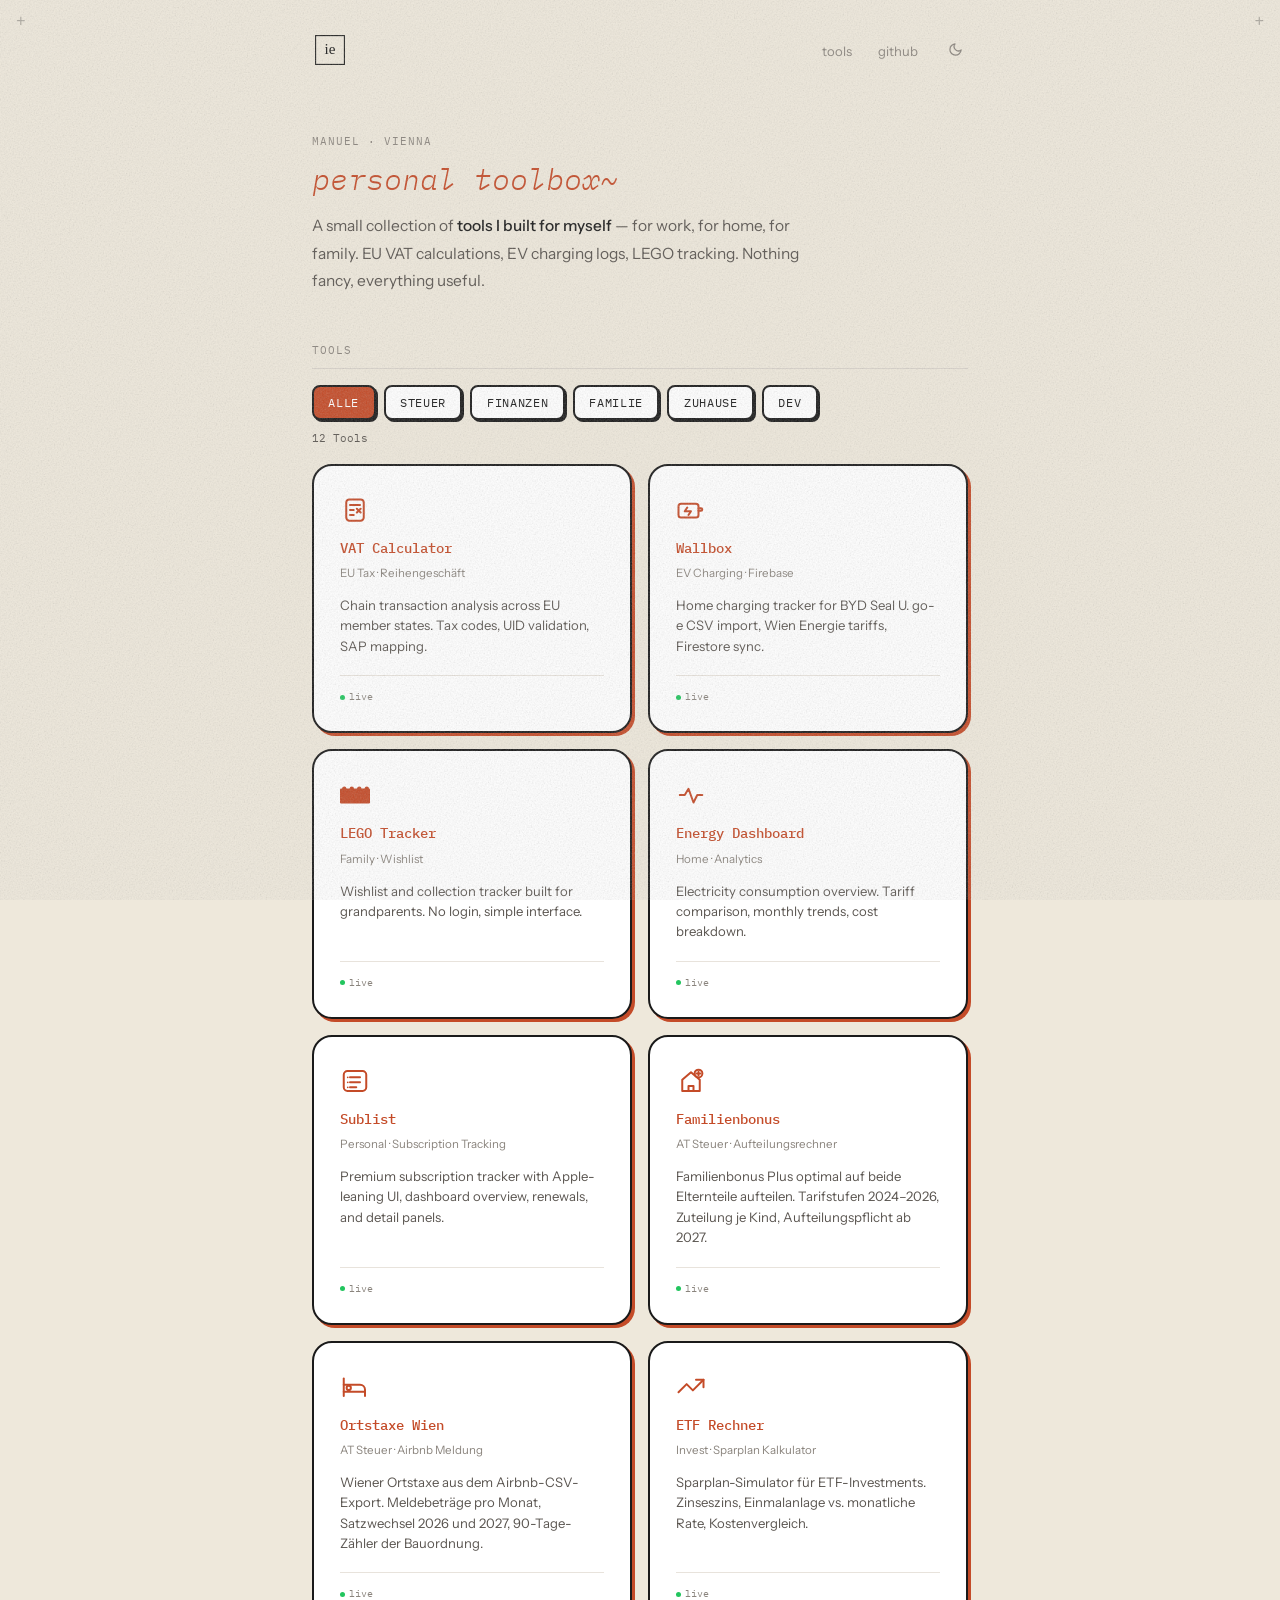
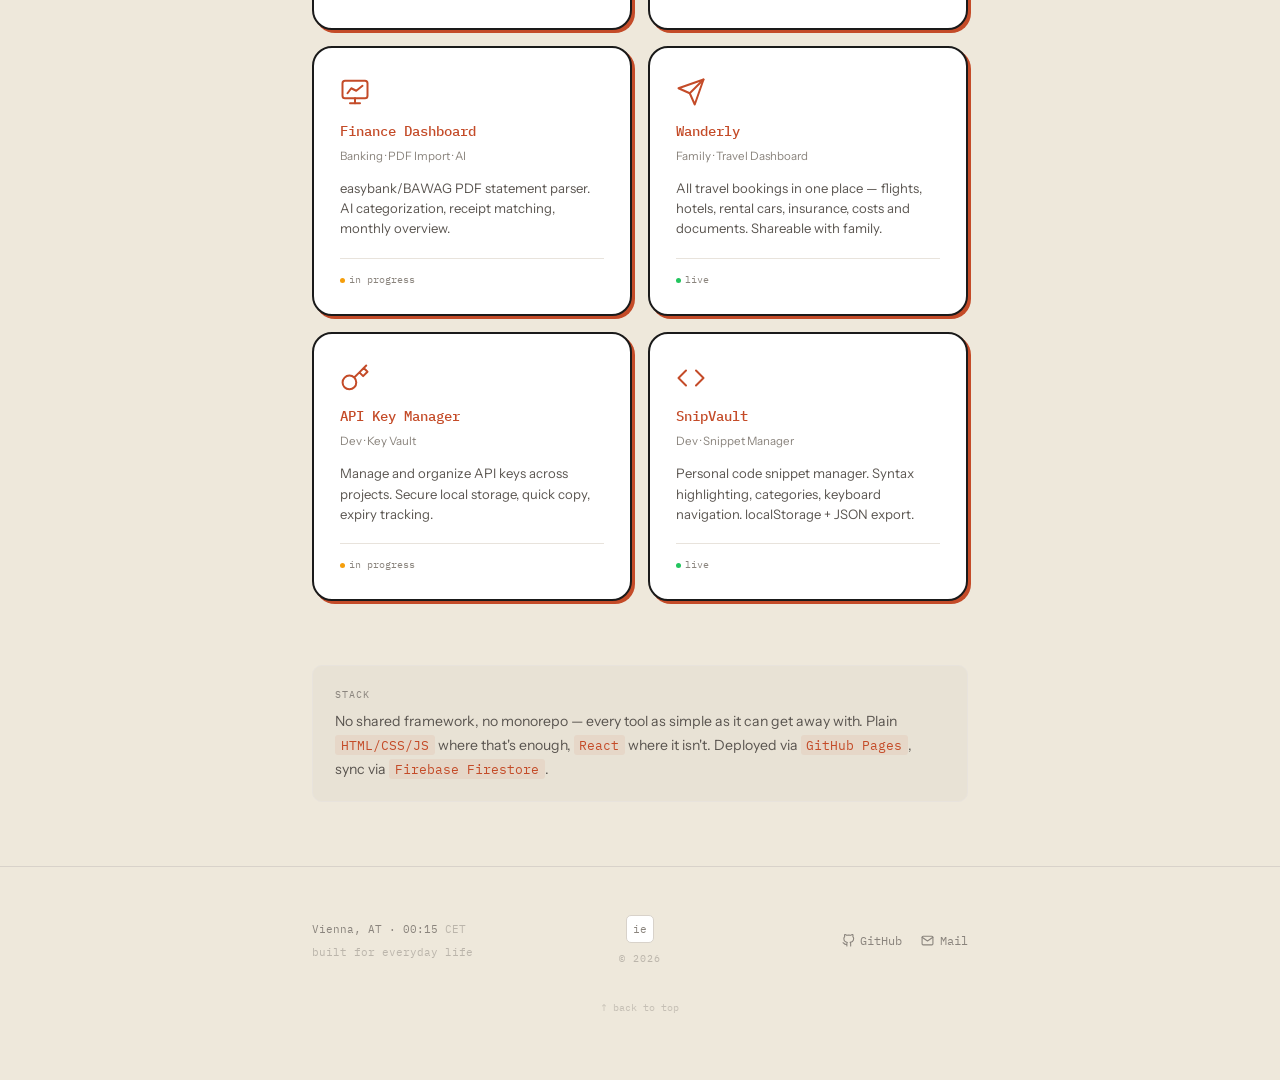
==== commit 1a401431: "Consolidate on the v2 design, fix clock and docs, drop VAT copy Review follow-up: implement the corr" ====
--- a/index.html
+++ b/index.html
@@ -9,35 +9,22 @@
   <!-- 1. Dark Mode Init — MUSS vor CSS kommen, blocking -->
   <script>
     (function() {
-      // Theme
       var saved;
       try { saved = localStorage.getItem('theme'); } catch(e) {}
       if (!saved) saved = window.matchMedia('(prefers-color-scheme: dark)').matches ? 'dark' : 'light';
       document.documentElement.setAttribute('data-theme', saved);
-
-      // Design
-      var design;
-      var forced = /[?&]design=(v[0-9]+)/.exec(location.search);
-      if (forced) {
-        design = forced[1];
-        try { localStorage.setItem('design', design); } catch(e) {}
-      } else {
-        try { design = localStorage.getItem('design'); } catch(e) {}
-      }
-      if (['v1', 'v2', 'v3'].indexOf(design) === -1) design = 'v1';
-      document.documentElement.setAttribute('data-design', design);
     })();
   </script>
   <!-- 2. Fonts -->
   <link rel="preconnect" href="https://fonts.googleapis.com">
   <link rel="preconnect" href="https://fonts.gstatic.com" crossorigin>
-  <link href="https://fonts.googleapis.com/css2?family=Fraunces:ital,opsz,wght,SOFT,WONK@0,9..144,400..900,0..100,0..1;1,9..144,400..900,0..100,0..1&family=IBM+Plex+Mono:ital,wght@0,300;0,400;0,500;1,300&family=Instrument+Sans:wght@400;500;600&display=swap" rel="stylesheet">
+  <link href="https://fonts.googleapis.com/css2?family=IBM+Plex+Mono:ital,wght@0,300;0,400;0,500;1,300&family=Instrument+Sans:wght@400;500;600&display=swap" rel="stylesheet">
   <!-- 3. CSS -->
-  <link rel="stylesheet" href="styles.css?v=3">
+  <link rel="stylesheet" href="styles.css?v=4">
 </head>
 <body>
 
-<!-- Grain overlay (V2 only, shown via CSS) -->
+<!-- Grain overlay -->
 <svg class="grain" aria-hidden="true">
   <filter id="grain-filter">
     <feTurbulence type="fractalNoise" baseFrequency="0.68" numOctaves="3" stitchTiles="stitch"/>
@@ -46,7 +33,7 @@
   <rect width="100%" height="100%" filter="url(#grain-filter)"/>
 </svg>
 
-<!-- Crop marks (V2 only, shown via CSS) -->
+<!-- Crop marks -->
 <span class="crop-mark tl" aria-hidden="true">+</span>
 <span class="crop-mark tr" aria-hidden="true">+</span>
 
@@ -54,7 +41,7 @@
   <header>
     <nav>
       <a href="/" class="site-logo-link" aria-label="ieeks home">
-        <svg width="36" height="36" viewBox="0 0 100 100" aria-label="ieeks logo" role="img" class="site-logo-svg">
+        <svg width="36" height="36" viewBox="0 0 100 100" aria-hidden="true" class="site-logo-svg">
           <rect x="10" y="10" width="80" height="80" fill="none" stroke="currentColor" stroke-width="3"/>
           <text x="50" y="62" text-anchor="middle" font-size="42" fill="currentColor" font-family="serif">ie</text>
         </svg>
@@ -64,10 +51,10 @@
         <li><a href="https://github.com/ieeks" target="_blank" rel="noreferrer">github</a></li>
         <li>
           <button aria-label="Theme wechseln" class="theme-toggle" onclick="toggleTheme()">
-            <svg class="icon-moon" width="15" height="15" fill="none" stroke="currentColor" stroke-width="2" viewBox="0 0 24 24">
+            <svg class="icon-moon" width="15" height="15" fill="none" stroke="currentColor" stroke-width="2" viewBox="0 0 24 24" aria-hidden="true">
               <path d="M21 12.79A9 9 0 1111.21 3 7 7 0 0021 12.79z" stroke-linecap="round" stroke-linejoin="round"/>
             </svg>
-            <svg class="icon-sun" width="15" height="15" fill="none" stroke="currentColor" stroke-width="2" viewBox="0 0 24 24">
+            <svg class="icon-sun" width="15" height="15" fill="none" stroke="currentColor" stroke-width="2" viewBox="0 0 24 24" aria-hidden="true">
               <circle cx="12" cy="12" r="5"/>
               <path d="M12 1v2M12 21v2M4.22 4.22l1.42 1.42M18.36 18.36l1.42 1.42M1 12h2M21 12h2M4.22 19.78l1.42-1.42M18.36 5.64l1.42-1.42" stroke-linecap="round"/>
             </svg>
@@ -79,19 +66,12 @@
 
   <section class="intro">
     <div class="intro-eyebrow">MANUEL · VIENNA</div>
-    <h1 class="intro-heading" id="scramble-heading">
-      <span class="hero-word" data-scramble data-text="personal">personal</span>
-      <span class="hero-word hero-word-em" data-scramble data-text="toolbox~">toolbox~</span>
-    </h1>
+    <h1 class="intro-heading" id="scramble-heading" data-scramble data-text="personal toolbox~">personal toolbox~</h1>
     <p class="intro-bio">A small collection of <strong>tools I built for myself</strong> — for work, for home, for family. EU VAT calculations, EV charging logs, LEGO tracking. Nothing fancy, everything useful.</p>
-    <svg class="hero-wave" viewBox="0 0 400 20" preserveAspectRatio="none" aria-hidden="true">
-      <path d="M0,12 C25,2 45,2 70,12 C95,22 115,22 140,12 C165,2 185,2 210,12 C235,22 255,22 280,12 C305,2 325,2 350,12 C375,22 385,22 400,14"
-            fill="none" stroke="currentColor" stroke-width="2.5" stroke-linecap="round"/>
-    </svg>
   </section>
 
   <section class="tools-section" id="tools">
-    <div class="section-label">Tools</div>
+    <h2 class="section-label">Tools</h2>
     <div class="tool-filters" role="group" aria-label="Tools filtern">
       <button type="button" data-filter="all" aria-pressed="true">Alle</button>
       <button type="button" data-filter="tax" aria-pressed="false">Steuer</button>
@@ -103,7 +83,7 @@
     <p class="tool-count" id="tool-count" aria-live="polite"></p>
     <div class="tools-grid" id="tools-grid">
 
-      <a class="tool-card card-vat" data-cat="tax" href="https://ieeks.github.io/eu-vat-reihengeschaeftrechner/" target="_blank" rel="noreferrer">
+      <a class="tool-card" data-cat="tax" href="https://manuel.tools/eu-vat-reihengeschaeftrechner/" target="_blank" rel="noreferrer">
         <span class="tool-icon" aria-hidden="true">
           <svg width="30" height="30" viewBox="0 0 24 24" fill="none" stroke="currentColor" stroke-width="1.6" stroke-linecap="round" stroke-linejoin="round">
             <rect x="5" y="3.5" width="14" height="17" rx="2.5"/>
@@ -114,16 +94,16 @@
             <line x1="8" y1="16" x2="11" y2="16"/>
           </svg>
         </span>
-        <div class="tool-name">VAT Calculator</div>
+        <h3 class="tool-name">VAT Calculator</h3>
         <div class="tool-type">EU Tax · Reihengeschäft</div>
         <div class="tool-desc">Chain transaction analysis across EU member states. Tax codes, UID validation, SAP mapping.</div>
         <div class="tool-footer">
           <span class="tool-status status-live"><span class="dot live"></span><b>live</b></span>
-          <span class="tool-arrow">↗</span>
-        </div>
-      </a>
-
-      <a class="tool-card card-lf" data-cat="home" href="https://ieeks.github.io/wallbox/" target="_blank" rel="noreferrer">
+          <span class="tool-arrow" aria-hidden="true">↗</span>
+        </div>
+      </a>
+
+      <a class="tool-card" data-cat="home" href="https://manuel.tools/wallbox/" target="_blank" rel="noreferrer">
         <span class="tool-icon" aria-hidden="true">
           <svg width="30" height="30" viewBox="0 0 24 24" fill="none" stroke="currentColor" stroke-width="1.6" stroke-linecap="round" stroke-linejoin="round">
             <rect x="2" y="7" width="16" height="11" rx="2"/>
@@ -131,18 +111,18 @@
             <path d="M9 10l-2 3h5l-2 3"/>
           </svg>
         </span>
-        <div class="tool-name">Wallbox</div>
+        <h3 class="tool-name">Wallbox</h3>
         <div class="tool-type">EV Charging · Firebase</div>
         <div class="tool-desc">Home charging tracker for BYD Seal U. go-e CSV import, Wien Energie tariffs, Firestore sync.</div>
         <div class="tool-footer">
           <span class="tool-status status-live"><span class="dot live"></span><b>live</b></span>
-          <span class="tool-arrow">↗</span>
-        </div>
-      </a>
-
-      <a class="tool-card card-lego" data-cat="family" href="https://ieeks.github.io/lego-tracker/" target="_blank" rel="noreferrer">
-        <span class="tool-icon" aria-hidden="true">
-          <svg fill="none" height="17" viewBox="0 0 28 16" width="30" xmlns="http://www.w3.org/2000/svg" style="color:currentColor">
+          <span class="tool-arrow" aria-hidden="true">↗</span>
+        </div>
+      </a>
+
+      <a class="tool-card" data-cat="family" href="https://manuel.tools/lego-tracker/" target="_blank" rel="noreferrer">
+        <span class="tool-icon" aria-hidden="true">
+          <svg fill="none" height="17" viewBox="0 0 28 16" width="30" xmlns="http://www.w3.org/2000/svg">
             <rect fill="currentColor" height="14" rx="1" width="28" x="0" y="2" />
             <circle cx="4"  cy="2" fill="currentColor" r="2" />
             <circle cx="11" cy="2" fill="currentColor" r="2" />
@@ -154,31 +134,31 @@
             <circle cx="25" cy="7" fill="currentColor" opacity="0.3" r="2" />
           </svg>
         </span>
-        <div class="tool-name">LEGO Tracker</div>
+        <h3 class="tool-name">LEGO Tracker</h3>
         <div class="tool-type">Family · Wishlist</div>
         <div class="tool-desc">Wishlist and collection tracker built for grandparents. No login, simple interface.</div>
         <div class="tool-footer">
           <span class="tool-status status-live"><span class="dot live"></span><b>live</b></span>
-          <span class="tool-arrow">↗</span>
-        </div>
-      </a>
-
-      <a class="tool-card card-energy" data-cat="home" href="https://ieeks.github.io/gmail-pdf-sync/" target="_blank" rel="noreferrer">
+          <span class="tool-arrow" aria-hidden="true">↗</span>
+        </div>
+      </a>
+
+      <a class="tool-card" data-cat="home" href="https://manuel.tools/gmail-pdf-sync/" target="_blank" rel="noreferrer">
         <span class="tool-icon" aria-hidden="true">
           <svg width="30" height="30" viewBox="0 0 24 24" fill="none" stroke="currentColor" stroke-width="1.6" stroke-linecap="round" stroke-linejoin="round">
             <polyline points="3 12 7 12 10 7 14 18 17 12 21 12"/>
           </svg>
         </span>
-        <div class="tool-name">Energy Dashboard</div>
+        <h3 class="tool-name">Energy Dashboard</h3>
         <div class="tool-type">Home · Analytics</div>
         <div class="tool-desc">Electricity consumption overview. Tariff comparison, monthly trends, cost breakdown.</div>
         <div class="tool-footer">
           <span class="tool-status status-live"><span class="dot live"></span><b>live</b></span>
-          <span class="tool-arrow">↗</span>
-        </div>
-      </a>
-
-      <a class="tool-card card-sublist" data-cat="money" href="https://ieeks.github.io/sublist-web/" target="_blank" rel="noreferrer">
+          <span class="tool-arrow" aria-hidden="true">↗</span>
+        </div>
+      </a>
+
+      <a class="tool-card" data-cat="money" href="https://manuel.tools/sublist-web/" target="_blank" rel="noreferrer">
         <span class="tool-icon" aria-hidden="true">
           <svg width="30" height="30" viewBox="0 0 24 24" fill="none" stroke="currentColor" stroke-width="1.6" stroke-linecap="round" stroke-linejoin="round">
             <rect x="3" y="4" width="18" height="16" rx="3"/>
@@ -190,16 +170,16 @@
             <circle cx="6.2" cy="17" r="0.7" fill="currentColor" stroke="none"/>
           </svg>
         </span>
-        <div class="tool-name">Sublist</div>
+        <h3 class="tool-name">Sublist</h3>
         <div class="tool-type">Personal · Subscription Tracking</div>
         <div class="tool-desc">Premium subscription tracker with Apple-leaning UI, dashboard overview, renewals, and detail panels.</div>
         <div class="tool-footer">
           <span class="tool-status status-live"><span class="dot live"></span><b>live</b></span>
-          <span class="tool-arrow">↗</span>
-        </div>
-      </a>
-
-      <a class="tool-card card-familienbonus" data-cat="tax family" href="https://ieeks.github.io/familienbonus/" target="_blank" rel="noreferrer">
+          <span class="tool-arrow" aria-hidden="true">↗</span>
+        </div>
+      </a>
+
+      <a class="tool-card" data-cat="tax family" href="https://manuel.tools/familienbonus/" target="_blank" rel="noreferrer">
         <span class="tool-icon" aria-hidden="true">
           <svg width="30" height="30" viewBox="0 0 24 24" fill="none" stroke="currentColor" stroke-width="1.6" stroke-linecap="round" stroke-linejoin="round">
             <path d="M5 20V11l7-6 7 6v9Z"/>
@@ -208,16 +188,16 @@
             <path d="M18 4.5v3M16.5 6h3"/>
           </svg>
         </span>
-        <div class="tool-name">Familienbonus</div>
+        <h3 class="tool-name">Familienbonus</h3>
         <div class="tool-type">AT Steuer · Aufteilungsrechner</div>
         <div class="tool-desc">Familienbonus Plus optimal auf beide Elternteile aufteilen. Tarifstufen 2024–2026, Zuteilung je Kind, Aufteilungspflicht ab 2027.</div>
         <div class="tool-footer">
           <span class="tool-status status-live"><span class="dot live"></span><b>live</b></span>
-          <span class="tool-arrow">↗</span>
-        </div>
-      </a>
-
-      <a class="tool-card card-ortstaxe" data-cat="tax money" href="https://manuel.tools/ortstaxe-wien/" target="_blank" rel="noreferrer">
+          <span class="tool-arrow" aria-hidden="true">↗</span>
+        </div>
+      </a>
+
+      <a class="tool-card" data-cat="tax money" href="https://manuel.tools/ortstaxe-wien/" target="_blank" rel="noreferrer">
         <span class="tool-icon" aria-hidden="true">
           <svg width="30" height="30" viewBox="0 0 24 24" fill="none" stroke="currentColor" stroke-width="1.6" stroke-linecap="round" stroke-linejoin="round">
             <path d="M3 20V6"/>
@@ -226,32 +206,32 @@
             <circle cx="7" cy="13.5" r="1.7"/>
           </svg>
         </span>
-        <div class="tool-name">Ortstaxe Wien</div>
+        <h3 class="tool-name">Ortstaxe Wien</h3>
         <div class="tool-type">AT Steuer · Airbnb Meldung</div>
         <div class="tool-desc">Wiener Ortstaxe aus dem Airbnb-CSV-Export. Meldebeträge pro Monat, Satzwechsel 2026 und 2027, 90-Tage-Zähler der Bauordnung.</div>
         <div class="tool-footer">
           <span class="tool-status status-live"><span class="dot live"></span><b>live</b></span>
-          <span class="tool-arrow">↗</span>
-        </div>
-      </a>
-
-      <a class="tool-card card-etf" data-cat="money" href="https://ieeks.github.io/etf-rechner/" target="_blank" rel="noreferrer">
+          <span class="tool-arrow" aria-hidden="true">↗</span>
+        </div>
+      </a>
+
+      <a class="tool-card" data-cat="money" href="https://manuel.tools/etf-rechner/" target="_blank" rel="noreferrer">
         <span class="tool-icon" aria-hidden="true">
           <svg width="30" height="30" viewBox="0 0 24 24" fill="none" stroke="currentColor" stroke-width="1.6" stroke-linecap="round" stroke-linejoin="round">
             <polyline points="22 7 13.5 15.5 8.5 10.5 2 17"/>
             <polyline points="16 7 22 7 22 13"/>
           </svg>
         </span>
-        <div class="tool-name">ETF Rechner</div>
+        <h3 class="tool-name">ETF Rechner</h3>
         <div class="tool-type">Invest · Sparplan Kalkulator</div>
         <div class="tool-desc">Sparplan-Simulator für ETF-Investments. Zinseszins, Einmalanlage vs. monatliche Rate, Kostenvergleich.</div>
         <div class="tool-footer">
           <span class="tool-status status-live"><span class="dot live"></span><b>live</b></span>
-          <span class="tool-arrow">↗</span>
-        </div>
-      </a>
-
-      <a class="tool-card card-finance" data-cat="money" href="https://ieeks.github.io/finance-dashboard/" target="_blank" rel="noreferrer">
+          <span class="tool-arrow" aria-hidden="true">↗</span>
+        </div>
+      </a>
+
+      <a class="tool-card" data-cat="money" href="https://manuel.tools/finance-dashboard/" target="_blank" rel="noreferrer">
         <span class="tool-icon" aria-hidden="true">
           <svg width="30" height="30" viewBox="0 0 24 24" fill="none" stroke="currentColor" stroke-width="1.6" stroke-linecap="round" stroke-linejoin="round">
             <rect x="2" y="3" width="20" height="14" rx="2"/>
@@ -260,59 +240,59 @@
             <polyline points="6 13 9 9 13 11 18 7"/>
           </svg>
         </span>
-        <div class="tool-name">Finance Dashboard</div>
+        <h3 class="tool-name">Finance Dashboard</h3>
         <div class="tool-type">Banking · PDF Import · AI</div>
         <div class="tool-desc">easybank/BAWAG PDF statement parser. AI categorization, receipt matching, monthly overview.</div>
         <div class="tool-footer">
           <span class="tool-status status-wip"><span class="dot wip"></span><b>in progress</b></span>
-          <span class="tool-arrow">↗</span>
-        </div>
-      </a>
-
-      <a class="tool-card card-wanderly" data-cat="family" href="https://manuel.tools/wanderly/" target="_blank" rel="noreferrer">
+          <span class="tool-arrow" aria-hidden="true">↗</span>
+        </div>
+      </a>
+
+      <a class="tool-card" data-cat="family" href="https://manuel.tools/wanderly/" target="_blank" rel="noreferrer">
         <span class="tool-icon" aria-hidden="true">
           <svg width="30" height="30" viewBox="0 0 24 24" fill="none" stroke="currentColor" stroke-width="1.6" stroke-linecap="round" stroke-linejoin="round">
             <path d="M22 2L11 13"/>
             <path d="M22 2L15 22 11 13 2 9l20-7z"/>
           </svg>
         </span>
-        <div class="tool-name">Wanderly</div>
+        <h3 class="tool-name">Wanderly</h3>
         <div class="tool-type">Family · Travel Dashboard</div>
         <div class="tool-desc">All travel bookings in one place — flights, hotels, rental cars, insurance, costs and documents. Shareable with family.</div>
         <div class="tool-footer">
           <span class="tool-status status-live"><span class="dot live"></span><b>live</b></span>
-          <span class="tool-arrow">↗</span>
-        </div>
-      </a>
-
-      <a class="tool-card card-apikey" data-cat="dev" href="https://manuel.tools/apikey-app/" target="_blank" rel="noreferrer">
+          <span class="tool-arrow" aria-hidden="true">↗</span>
+        </div>
+      </a>
+
+      <a class="tool-card" data-cat="dev" href="https://manuel.tools/apikey-app/" target="_blank" rel="noreferrer">
         <span class="tool-icon" aria-hidden="true">
           <svg width="30" height="30" viewBox="0 0 24 24" fill="none" stroke="currentColor" stroke-width="1.6" stroke-linecap="round" stroke-linejoin="round">
             <path d="M21 2l-2 2m-7.61 7.61a5.5 5.5 0 1 1-7.778 7.778 5.5 5.5 0 0 1 7.777-7.777zm0 0L15.5 7.5m0 0l3 3L22 7l-3-3m-3.5 3.5L19 4"/>
           </svg>
         </span>
-        <div class="tool-name">API Key Manager</div>
+        <h3 class="tool-name">API Key Manager</h3>
         <div class="tool-type">Dev · Key Vault</div>
         <div class="tool-desc">Manage and organize API keys across projects. Secure local storage, quick copy, expiry tracking.</div>
         <div class="tool-footer">
           <span class="tool-status status-wip"><span class="dot wip"></span><b>in progress</b></span>
-          <span class="tool-arrow">↗</span>
-        </div>
-      </a>
-
-      <a class="tool-card card-snipvault" data-cat="dev" href="https://ieeks.github.io/snipvault/" target="_blank" rel="noreferrer">
+          <span class="tool-arrow" aria-hidden="true">↗</span>
+        </div>
+      </a>
+
+      <a class="tool-card" data-cat="dev" href="https://manuel.tools/snipvault/" target="_blank" rel="noreferrer">
         <span class="tool-icon" aria-hidden="true">
           <svg width="30" height="30" viewBox="0 0 24 24" fill="none" stroke="currentColor" stroke-width="1.6" stroke-linecap="round" stroke-linejoin="round">
             <polyline points="16 18 22 12 16 6"/>
             <polyline points="8 6 2 12 8 18"/>
           </svg>
         </span>
-        <div class="tool-name">SnipVault</div>
+        <h3 class="tool-name">SnipVault</h3>
         <div class="tool-type">Dev · Snippet Manager</div>
         <div class="tool-desc">Personal code snippet manager. Syntax highlighting, categories, keyboard navigation. localStorage + JSON export.</div>
         <div class="tool-footer">
           <span class="tool-status status-live"><span class="dot live"></span><b>live</b></span>
-          <span class="tool-arrow">↗</span>
+          <span class="tool-arrow" aria-hidden="true">↗</span>
         </div>
       </a>
 
@@ -320,7 +300,7 @@
   </section>
 
   <div class="stack-block">
-    <div class="stack-label">Stack</div>
+    <h2 class="stack-label">Stack</h2>
     <p>No shared framework, no monorepo — every tool as simple as it can get away with. Plain <code>HTML/CSS/JS</code> where that's enough, <code>React</code> where it isn't. Deployed via <code>GitHub Pages</code>, sync via <code>Firebase Firestore</code>.</p>
   </div>
 </div>
@@ -329,12 +309,12 @@
   <div class="container">
     <div class="footer-grid">
       <div class="footer-left">
-        <span>Vienna, AT · <span id="current-time">--:--</span> CET</span>
+        <span>Vienna, AT · <span id="current-time">--:--</span> <span id="current-tz">CET</span></span>
         <span>built for everyday life</span>
       </div>
       <div class="footer-center">
         <div class="monogram" aria-hidden="true">ie</div>
-        <span class="footer-copy">© 2026</span>
+        <span class="footer-copy">© <span id="current-year">2026</span></span>
       </div>
       <div class="footer-right">
         <a href="https://github.com/ieeks" target="_blank" rel="noreferrer">
@@ -356,13 +336,6 @@
   </div>
 </footer>
 
-<!-- Design Toggle -->
-<div class="design-toggle" id="design-toggle" role="group" aria-label="Design wechseln">
-  <button type="button" data-design="v1" aria-pressed="true">v1 · original</button>
-  <button type="button" data-design="v2" aria-pressed="false">v2 · trimmy</button>
-  <button type="button" data-design="v3" aria-pressed="false">v3 · lagoon</button>
-</div>
-
-<script src="script.js"></script>
+<script src="script.js?v=4"></script>
 </body>
 </html>
--- a/styles.css
+++ b/styles.css
@@ -1,36 +1,42 @@
 :root {
-  --bg: #f6f4f0;
-  --bg-warm: #eee9e2;
+  --bg: #eee8db;
+  --bg-warm: #e8e2d5;
   --bg-card: #ffffff;
   --text: #1a1a1a;
   --text-secondary: #5a5550;
   --text-tertiary: #8a847d;
   --border: #d8d2ca;
   --border-light: #e8e3dc;
+  /* Harte Kontur der Kacheln/Pills — nicht identisch mit --text, weil sie
+     in Dark Mode gedämpft bleibt statt auf die helle Textfarbe zu springen. */
+  --border-hard: #1a1a1a;
   --accent: #c44b28;
   --accent-soft: rgba(196, 75, 40, 0.07);
   --accent-border: rgba(196, 75, 40, 0.22);
+  /* Textfarbe auf accent-gefüllten Flächen (Filter-Pill aktiv) */
+  --on-accent: #ffffff;
   --ink: #2c2926;
   --sans: "Instrument Sans", system-ui, sans-serif;
   --mono: "IBM Plex Mono", monospace;
-  --serif: "Fraunces", Georgia, "Times New Roman", serif;
   --max-width: 720px;
   --radius-card: 20px;
   --t: 0.18s ease;
 }
 
 [data-theme="dark"] {
-  --bg: #2b2e33;
-  --bg-warm: #333740;
+  --bg: #1e2024;
+  --bg-warm: #23272d;
   --bg-card: #32363d;
   --text: #e0ddd8;
   --text-secondary: #a8a29e;
   --text-tertiary: #8a847d;
   --border: #3e4249;
   --border-light: #353940;
+  --border-hard: #4a4540;
   --accent: #00d2ff;
   --accent-soft: rgba(0, 210, 255, 0.09);
   --accent-border: rgba(0, 210, 255, 0.25);
+  --on-accent: #1e2024;
   --ink: #f6f3f3;
 }
 
@@ -63,7 +69,7 @@
 
 ::selection {
   background: var(--accent);
-  color: #fff;
+  color: var(--on-accent);
 }
 
 .container {
@@ -174,16 +180,6 @@
   user-select: none;
 }
 
-.hero-word {
-  display: inline-block;
-}
-
-.hero-wave {
-  display: none;
-  width: 100%;
-  height: 26px;
-}
-
 .intro-bio {
   font-size: 0.97rem;
   line-height: 1.75;
@@ -201,6 +197,7 @@
 .section-label {
   font-family: var(--mono);
   font-size: 0.68rem;
+  font-weight: 400;
   color: var(--text-tertiary);
   letter-spacing: 0.09em;
   text-transform: uppercase;
@@ -209,11 +206,50 @@
   border-bottom: 1px solid var(--border);
 }
 
-/* ---- Filter (nur V3) ---- */
-
-.tool-filters,
+/* ---- Tool-Filter ---- */
+
+.tool-filters {
+  display: flex;
+  flex-wrap: wrap;
+  gap: 0.5rem;
+  margin-bottom: 0.6rem;
+}
+
+.tool-filters button {
+  font-family: var(--mono);
+  font-size: 0.72rem;
+  letter-spacing: 0.06em;
+  text-transform: uppercase;
+  background: var(--bg-card);
+  color: var(--text);
+  border: 2px solid var(--border-hard);
+  border-radius: 8px;
+  padding: 0.5rem 0.9rem;
+  cursor: pointer;
+  box-shadow: 2px 2px 0 var(--border-hard);
+  transition: box-shadow 0.15s ease, transform 0.15s ease, background var(--t), color var(--t);
+}
+
+.tool-filters button:hover {
+  transform: translate(-1px, -1px);
+  box-shadow: 3px 3px 0 var(--accent);
+}
+
+.tool-filters button:active {
+  transform: translate(0, 0);
+  box-shadow: 2px 2px 0 var(--accent);
+}
+
+.tool-filters button[aria-pressed="true"] {
+  background: var(--accent);
+  color: var(--on-accent);
+}
+
 .tool-count {
-  display: none;
+  font-family: var(--mono);
+  font-size: 0.7rem;
+  color: var(--text-secondary);
+  margin-bottom: 1rem;
 }
 
 /* ---- Tool Grid ---- */
@@ -230,7 +266,8 @@
 
 .tool-card {
   background: var(--bg-card);
-  border: 1px solid var(--border-light);
+  border: 2px solid var(--border-hard);
+  box-shadow: 3px 3px 0 var(--accent);
   border-radius: var(--radius-card);
   padding: 1.8rem 1.6rem 1.5rem;
   text-decoration: none;
@@ -238,15 +275,21 @@
   display: flex;
   flex-direction: column;
   gap: 0.4rem;
-  min-height: 190px;
   position: relative;
   overflow: hidden;
-  transition:
-    border-color var(--t),
-    background var(--t),
-    transform 0.16s ease,
-    box-shadow 0.16s ease;
+  transition: box-shadow 0.15s ease, transform 0.15s ease, background var(--t);
   -webkit-tap-highlight-color: transparent;
+  animation: card-rise 0.4s cubic-bezier(0.2, 0.7, 0.3, 1) backwards;
+  animation-delay: calc(var(--i, 0) * 45ms);
+}
+
+@keyframes card-rise {
+  from { opacity: 0; transform: translateY(12px); }
+  to   { opacity: 1; transform: none; }
+}
+
+@media (prefers-reduced-motion: reduce) {
+  .tool-card { animation: none; }
 }
 
 /* Shine line at top */
@@ -265,38 +308,15 @@
   background: linear-gradient(90deg, transparent, rgba(255, 255, 255, 0.07), transparent);
 }
 
-/* Colored top stripe on hover */
-.tool-card::before {
-  content: '';
-  position: absolute;
-  top: 0;
-  left: 0;
-  right: 0;
-  height: 3px;
-  background: var(--tool-color, var(--accent));
-  opacity: 0;
-  transition: opacity var(--t);
-  border-radius: var(--radius-card) var(--radius-card) 0 0;
-}
-
-.tool-card:hover::before {
-  opacity: 1;
-}
-
 .tool-card:hover {
-  border-color: var(--accent-border);
-  transform: translateY(-3px) scale(1.01);
-  box-shadow: 0 8px 28px rgba(0, 0, 0, 0.08);
+  transform: translate(-1px, -1px);
+  box-shadow: 5px 5px 0 var(--accent);
   text-decoration: none;
 }
 
-[data-theme="dark"] .tool-card:hover {
-  box-shadow: 0 8px 28px rgba(0, 0, 0, 0.3);
-}
-
 .tool-card:active {
-  transform: scale(0.97);
-  box-shadow: none;
+  transform: translate(0, 0);
+  box-shadow: 3px 3px 0 var(--accent);
 }
 
 .tool-icon {
@@ -380,20 +400,6 @@
   opacity: 1;
   transform: translate(0, 0);
 }
-
-/* Per-card stripe colors */
-.card-vat     { --tool-color: #c44b28; }
-.card-lf      { --tool-color: #22c55e; }
-.card-lego    { --tool-color: #f59e0b; }
-.card-energy  { --tool-color: #6366f1; }
-.card-sublist { --tool-color: #60a5fa; }
-.card-familienbonus { --tool-color: #a855f7; }
-.card-etf       { --tool-color: #d97706; }
-.card-finance   { --tool-color: #0ea5e9; }
-.card-snipvault { --tool-color: #2d9e6b; }
-.card-wanderly  { --tool-color: #0891b2; }
-.card-apikey    { --tool-color: #f43f5e; }
-.card-ortstaxe  { --tool-color: #186a57; }
 
 /* ---- Stack ---- */
 
@@ -409,6 +415,7 @@
 .stack-label {
   font-family: var(--mono);
   font-size: 0.65rem;
+  font-weight: 400;
   color: var(--text-tertiary);
   text-transform: uppercase;
   letter-spacing: 0.09em;
@@ -528,60 +535,9 @@
   color: var(--accent);
 }
 
-/* ---- V2 · Trimmy ---- */
-
-[data-design="v2"] {
-  --bg: #eee8db;
-  --bg-warm: #e8e2d5;
-}
-
-[data-design="v2"][data-theme="dark"] {
-  --bg: #1e2024;
-  --bg-warm: #23272d;
-}
-
-[data-design="v2"] .tool-card {
-  border: 2px solid #1a1a1a;
-  box-shadow: 3px 3px 0 #c44b28;
-  min-height: auto;
-  transition: box-shadow 0.15s ease, transform 0.15s ease;
-}
-
-[data-design="v2"][data-theme="dark"] .tool-card {
-  border: 2px solid #4a4540;
-  box-shadow: 3px 3px 0 #00d2ff;
-}
-
-[data-design="v2"] .tool-card:hover {
-  border-color: #1a1a1a;
-  transform: translate(-1px, -1px);
-  box-shadow: 5px 5px 0 #c44b28;
-}
-
-[data-design="v2"][data-theme="dark"] .tool-card:hover {
-  border-color: #4a4540;
-  transform: translate(-1px, -1px);
-  box-shadow: 5px 5px 0 #00d2ff;
-}
-
-[data-design="v2"] .tool-card:active {
-  transform: translate(0, 0);
-  box-shadow: 3px 3px 0 #c44b28;
-}
-
-[data-design="v2"][data-theme="dark"] .tool-card:active {
-  box-shadow: 3px 3px 0 #00d2ff;
-}
-
-/* Hide color stripe in V2 — replaced by offset shadow */
-[data-design="v2"] .tool-card::before {
-  display: none;
-}
-
 /* ---- Grain Overlay ---- */
 
 .grain {
-  display: none;
   position: fixed;
   inset: 0;
   width: 100%;
@@ -591,14 +547,9 @@
   opacity: 0.25;
 }
 
-[data-design="v2"] .grain {
-  display: block;
-}
-
 /* ---- Crop Marks ---- */
 
 .crop-mark {
-  display: none;
   position: absolute;
   font-family: monospace;
   font-size: 16px;
@@ -609,50 +560,8 @@
   color: var(--text);
 }
 
-[data-design="v2"] .crop-mark {
-  display: block;
-}
-
 .crop-mark.tl { top: 14px; left: 16px; }
 .crop-mark.tr { top: 14px; right: 16px; }
-
-/* ---- Design Toggle Pill ---- */
-
-.design-toggle {
-  position: fixed;
-  bottom: 24px;
-  left: 50%;
-  transform: translateX(-50%);
-  z-index: 1000;
-  display: flex;
-  background: #1a1a1a;
-  border-radius: 100px;
-  padding: 4px;
-  gap: 2px;
-  box-shadow: 0 4px 20px rgba(0, 0, 0, 0.25);
-}
-
-[data-theme="dark"] .design-toggle {
-  background: #2a2e34;
-}
-
-.design-toggle button {
-  font-family: var(--mono);
-  font-size: 0.65rem;
-  padding: 6px 14px;
-  border-radius: 100px;
-  border: none;
-  cursor: pointer;
-  background: transparent;
-  color: #888;
-  transition: background 0.2s, color 0.2s;
-  white-space: nowrap;
-}
-
-.design-toggle button.active {
-  background: #c44b28;
-  color: #fff;
-}
 
 /* ---- Responsive ---- */
 
@@ -686,514 +595,6 @@
   }
 
   .tool-card {
-    min-height: auto;
     padding: 1.5rem 1.4rem 1.3rem;
   }
 }
-
-/* ============================================================
-   V3 · Lagoon — Editorial / Sand & Wasser
-   Palette + Typo nach dem SUP-Spots-Entwurf.
-   ============================================================ */
-
-[data-design="v3"] {
-  /* Signaturfarben */
-  --v3-sand: #fdf3e0;
-  --v3-sky: #dceff2;
-  --v3-foam: #fffdf7;
-  --v3-lagoon: #0f6e7a;
-  --v3-deep: #0a3b44;
-  --v3-sun: #ffc24b;
-  --v3-melon: #ff6f4e;
-  --v3-reed: #7fa05a;
-  --v3-stamp-wip: #b07a00;
-  --v3-glow: rgba(255, 194, 75, 0.55);
-
-  /* Auf die bestehenden Tokens gemappt */
-  --bg: #fdf3e0;
-  --bg-warm: #dceff2;
-  --bg-card: #fffdf7;
-  --text: #123138;
-  --text-secondary: #5c7a80;
-  --text-tertiary: #6f8c92;
-  --border: rgba(15, 110, 122, 0.2);
-  --border-light: rgba(15, 110, 122, 0.14);
-  --accent: #0f6e7a;
-  --accent-soft: rgba(15, 110, 122, 0.09);
-  --accent-border: rgba(15, 110, 122, 0.4);
-  --ink: #123138;
-  --max-width: 840px;
-}
-
-[data-design="v3"][data-theme="dark"] {
-  --v3-sand: #0b2b33;
-  --v3-sky: #123a43;
-  --v3-foam: #0f333b;
-  --v3-lagoon: #00d2ff;
-  --v3-deep: #dcefef;
-  --v3-sun: #ffc24b;
-  --v3-melon: #ff8467;
-  --v3-reed: #9dc478;
-  --v3-stamp-wip: #e0a52e;
-  --v3-glow: rgba(0, 210, 255, 0.16);
-
-  --bg: #08222a;
-  --bg-warm: #123a43;
-  --bg-card: #0f333b;
-  --text: #dcefef;
-  --text-secondary: #93b4ba;
-  --text-tertiary: #7d9ea4;
-  --border: rgba(0, 210, 255, 0.18);
-  --border-light: rgba(0, 210, 255, 0.12);
-  --accent: #00d2ff;
-  --accent-soft: rgba(0, 210, 255, 0.1);
-  --accent-border: rgba(0, 210, 255, 0.35);
-  --ink: #dcefef;
-}
-
-/* ---- Hintergrund: Sonnen-Halo über Himmel-zu-Sand-Verlauf ---- */
-
-[data-design="v3"] body {
-  background:
-    radial-gradient(1200px 520px at 78% -12%, var(--v3-glow), transparent 62%),
-    linear-gradient(178deg, var(--v3-sky) 0%, var(--v3-sand) 44%, var(--v3-foam) 100%);
-  background-attachment: fixed;
-  line-height: 1.55;
-}
-
-[data-design="v3"][data-theme="dark"] body {
-  background:
-    radial-gradient(1200px 520px at 78% -12%, var(--v3-glow), transparent 62%),
-    linear-gradient(178deg, #0b2b33 0%, #08222a 46%, #061c23 100%);
-  background-attachment: fixed;
-}
-
-/* ---- Nav ---- */
-
-[data-design="v3"] .nav-right a {
-  font-family: var(--mono);
-  font-size: 0.68rem;
-  font-weight: 600;
-  letter-spacing: 0.12em;
-  text-transform: uppercase;
-  color: var(--v3-lagoon);
-}
-
-[data-design="v3"] .nav-right a:hover {
-  color: var(--v3-deep);
-}
-
-[data-design="v3"] .site-logo-link {
-  color: var(--v3-deep);
-}
-
-/* ---- Hero ---- */
-
-[data-design="v3"] .intro {
-  padding: 3.5rem 0 2.2rem;
-}
-
-[data-design="v3"] .intro-eyebrow {
-  display: flex;
-  align-items: center;
-  gap: 10px;
-  font-size: 11px;
-  font-weight: 600;
-  letter-spacing: 0.18em;
-  color: var(--v3-lagoon);
-  margin-bottom: 18px;
-}
-
-[data-design="v3"] .intro-eyebrow::after {
-  content: "";
-  flex: 1;
-  height: 1px;
-  background: var(--border);
-}
-
-[data-design="v3"] .intro-heading {
-  display: block;
-  font-family: var(--serif);
-  font-weight: 900;
-  font-style: normal;
-  font-size: clamp(38px, 10.5vw, 74px);
-  line-height: 0.92;
-  letter-spacing: -0.025em;
-  color: var(--v3-deep);
-  font-variation-settings: "SOFT" 40, "WONK" 1;
-  margin-bottom: 0;
-}
-
-[data-design="v3"] .hero-word {
-  display: block;
-}
-
-[data-design="v3"] .hero-word-em {
-  font-style: italic;
-  color: var(--v3-lagoon);
-}
-
-[data-design="v3"] .intro-bio {
-  font-size: 17px;
-  line-height: 1.55;
-  color: var(--text-secondary);
-  max-width: 46ch;
-  margin-top: 20px;
-}
-
-[data-design="v3"] .intro-bio strong {
-  color: var(--v3-deep);
-  font-weight: 700;
-}
-
-[data-design="v3"] .hero-wave {
-  display: block;
-  margin: 26px 0 0;
-  color: var(--v3-lagoon);
-  opacity: 0.5;
-}
-
-/* ---- Section-Label als Hairline-Eyebrow ---- */
-
-[data-design="v3"] .section-label {
-  display: flex;
-  align-items: center;
-  gap: 10px;
-  font-size: 11px;
-  font-weight: 600;
-  letter-spacing: 0.18em;
-  color: var(--v3-lagoon);
-  border-bottom: none;
-  padding-bottom: 0;
-  margin-bottom: 1.4rem;
-}
-
-[data-design="v3"] .section-label::after {
-  content: "";
-  flex: 1;
-  height: 1px;
-  background: var(--border);
-}
-
-/* ---- Filter-Pills ---- */
-
-[data-design="v3"] .tool-filters {
-  display: flex;
-  flex-wrap: wrap;
-  gap: 8px;
-  margin: 0 0 6px;
-}
-
-[data-design="v3"] .tool-filters button {
-  font-family: var(--mono);
-  font-size: 12px;
-  font-weight: 600;
-  letter-spacing: 0.06em;
-  text-transform: uppercase;
-  background: transparent;
-  color: var(--v3-lagoon);
-  border: 1.5px solid var(--border);
-  border-radius: 999px;
-  padding: 9px 16px;
-  cursor: pointer;
-  transition: background 0.18s, color 0.18s, border-color 0.18s;
-}
-
-[data-design="v3"] .tool-filters button:hover {
-  border-color: var(--v3-lagoon);
-}
-
-[data-design="v3"] .tool-filters button[aria-pressed="true"] {
-  background: var(--v3-lagoon);
-  border-color: var(--v3-lagoon);
-  color: var(--v3-foam);
-}
-
-[data-design="v3"][data-theme="dark"] .tool-filters button[aria-pressed="true"] {
-  color: #062028;
-}
-
-[data-design="v3"] .tool-filters button:focus-visible {
-  outline: 2.5px solid var(--v3-sun);
-  outline-offset: 2px;
-}
-
-[data-design="v3"] .tool-count {
-  display: block;
-  font-family: var(--mono);
-  font-size: 12px;
-  color: var(--text-secondary);
-  margin: 14px 0 0;
-}
-
-/* ---- Karten als Einträge ---- */
-
-[data-design="v3"] .tools-grid {
-  grid-template-columns: 1fr;
-  gap: 16px;
-  margin-top: 16px;
-}
-
-[data-design="v3"] .tool-card {
-  background: var(--v3-foam);
-  border: 1px solid var(--border);
-  border-radius: 20px;
-  padding: 22px 22px 20px 30px;
-  min-height: 0;
-  display: grid;
-  grid-template-columns: 32px 1fr;
-  align-items: start;
-  column-gap: 12px;
-  gap: 0 12px;
-  box-shadow: 0 2px 0 rgba(10, 59, 68, 0.04);
-  animation: v3-rise 0.5s cubic-bezier(0.2, 0.7, 0.3, 1) backwards;
-  animation-delay: calc(var(--i, 0) * 45ms);
-}
-
-@keyframes v3-rise {
-  from { opacity: 0; transform: translateY(14px); }
-  to   { opacity: 1; transform: none; }
-}
-
-@media (prefers-reduced-motion: reduce) {
-  [data-design="v3"] .tool-card { animation: none; }
-}
-
-/* Farbbalken links statt Stripe oben */
-[data-design="v3"] .tool-card::before {
-  top: 0;
-  bottom: 0;
-  left: 0;
-  right: auto;
-  width: 5px;
-  height: auto;
-  opacity: 1;
-  border-radius: 0;
-  background: var(--tool-color, var(--accent));
-}
-
-[data-design="v3"] .tool-card::after {
-  display: none;
-}
-
-[data-design="v3"] .tool-card:hover {
-  transform: translateY(-2px);
-  border-color: var(--accent-border);
-  box-shadow: 0 12px 26px -16px rgba(10, 59, 68, 0.55);
-}
-
-[data-design="v3"][data-theme="dark"] .tool-card:hover {
-  box-shadow: 0 12px 26px -16px rgba(0, 0, 0, 0.7);
-}
-
-[data-design="v3"] .tool-card:active {
-  transform: translateY(0);
-}
-
-[data-design="v3"] .tool-icon {
-  grid-column: 1;
-  grid-row: 1;
-  width: 26px;
-  height: 26px;
-  margin: 1px 0 0;
-  color: var(--tool-color, var(--accent));
-}
-
-[data-design="v3"] .tool-name {
-  grid-column: 2;
-  grid-row: 1;
-  font-family: var(--serif);
-  font-weight: 700;
-  font-size: 23px;
-  letter-spacing: -0.015em;
-  line-height: 1.15;
-  color: var(--v3-deep);
-  padding-right: 120px;
-}
-
-[data-design="v3"] .tool-type {
-  grid-column: 2;
-  grid-row: 2;
-  font-family: var(--mono);
-  font-size: 11px;
-  letter-spacing: 0.08em;
-  text-transform: uppercase;
-  color: var(--text-secondary);
-  margin-top: 7px;
-  padding-right: 120px;
-}
-
-[data-design="v3"] .tool-desc {
-  grid-column: 2;
-  grid-row: 3;
-  font-size: 15.5px;
-  line-height: 1.55;
-  color: var(--text-secondary);
-  margin-top: 14px;
-  padding-right: 30px;
-  flex: 0 1 auto;
-}
-
-/* ---- Stempel statt Status-Zeile ---- */
-
-[data-design="v3"] .tool-footer {
-  display: contents;
-}
-
-[data-design="v3"] .tool-status {
-  position: absolute;
-  top: 20px;
-  right: 20px;
-  display: block;
-  font-family: var(--mono);
-  font-weight: 600;
-  font-size: 10px;
-  letter-spacing: 0.13em;
-  text-transform: uppercase;
-  line-height: 1.25;
-  text-align: center;
-  white-space: nowrap;
-  border: 2px solid currentColor;
-  border-radius: 7px;
-  padding: 7px 11px;
-  transform: rotate(-2.5deg);
-}
-
-[data-design="v3"] .tool-status::before {
-  content: "Status";
-  display: block;
-  opacity: 0.85;
-}
-
-[data-design="v3"] .tool-status .dot {
-  display: none;
-}
-
-[data-design="v3"] .tool-status b {
-  display: block;
-  font-size: 16px;
-  font-weight: 600;
-  letter-spacing: 0.06em;
-  text-transform: capitalize;
-}
-
-[data-design="v3"] .status-live { color: var(--v3-reed); }
-[data-design="v3"] .status-wip  { color: var(--v3-stamp-wip); }
-
-[data-design="v3"] .status-wip b {
-  font-size: 13px;
-}
-
-[data-design="v3"] .tool-arrow {
-  position: absolute;
-  right: 22px;
-  bottom: 16px;
-  font-size: 0.9rem;
-  color: var(--v3-lagoon);
-  opacity: 0.35;
-  transform: none;
-}
-
-[data-design="v3"] .tool-card:hover .tool-arrow {
-  opacity: 1;
-  transform: none;
-}
-
-/* ---- Stack-Block als Notiz ---- */
-
-[data-design="v3"] .stack-block {
-  background: var(--v3-sky);
-  border: none;
-  border-radius: 12px;
-  padding: 14px 16px;
-  margin-top: 2.5rem;
-}
-
-[data-design="v3"] .stack-label {
-  font-size: 10.5px;
-  font-weight: 600;
-  letter-spacing: 0.12em;
-  color: var(--v3-lagoon);
-  margin-bottom: 4px;
-}
-
-[data-design="v3"] .stack-block p {
-  font-size: 14.5px;
-  line-height: 1.6;
-  color: var(--v3-deep);
-}
-
-[data-design="v3"] .stack-block code {
-  background: rgba(15, 110, 122, 0.1);
-  color: var(--v3-lagoon);
-  font-size: 13px;
-}
-
-[data-design="v3"][data-theme="dark"] .stack-block code {
-  background: rgba(0, 210, 255, 0.12);
-}
-
-/* ---- Footer ---- */
-
-[data-design="v3"] footer {
-  border-top: 1px solid var(--border);
-}
-
-[data-design="v3"] .monogram {
-  background: var(--v3-foam);
-  border-color: var(--border);
-  color: var(--v3-lagoon);
-}
-
-[data-design="v3"] .footer-right a:hover,
-[data-design="v3"] .back-to-top:hover {
-  color: var(--v3-lagoon);
-}
-
-/* ---- Design-Umschalter ---- */
-
-[data-design="v3"] .design-toggle button.active {
-  background: var(--v3-lagoon);
-  color: #fffdf7;
-}
-
-[data-design="v3"][data-theme="dark"] .design-toggle button.active {
-  color: #062028;
-}
-
-/* ---- Responsive ---- */
-
-@media (max-width: 600px) {
-  [data-design="v3"] .tool-name,
-  [data-design="v3"] .tool-type,
-  [data-design="v3"] .tool-desc {
-    padding-right: 0;
-  }
-
-  [data-design="v3"] .tool-status {
-    position: static;
-    grid-column: 2;
-    margin-top: 16px;
-    width: max-content;
-    transform: rotate(-2.5deg);
-  }
-
-  [data-design="v3"] .tool-arrow {
-    display: none;
-  }
-
-  [data-design="v3"] .tool-card {
-    padding: 20px 18px 18px 26px;
-  }
-}
-
-@media (max-width: 480px) {
-  .design-toggle {
-    max-width: calc(100vw - 24px);
-  }
-
-  .design-toggle button {
-    font-size: 0.58rem;
-    padding: 6px 9px;
-  }
-}
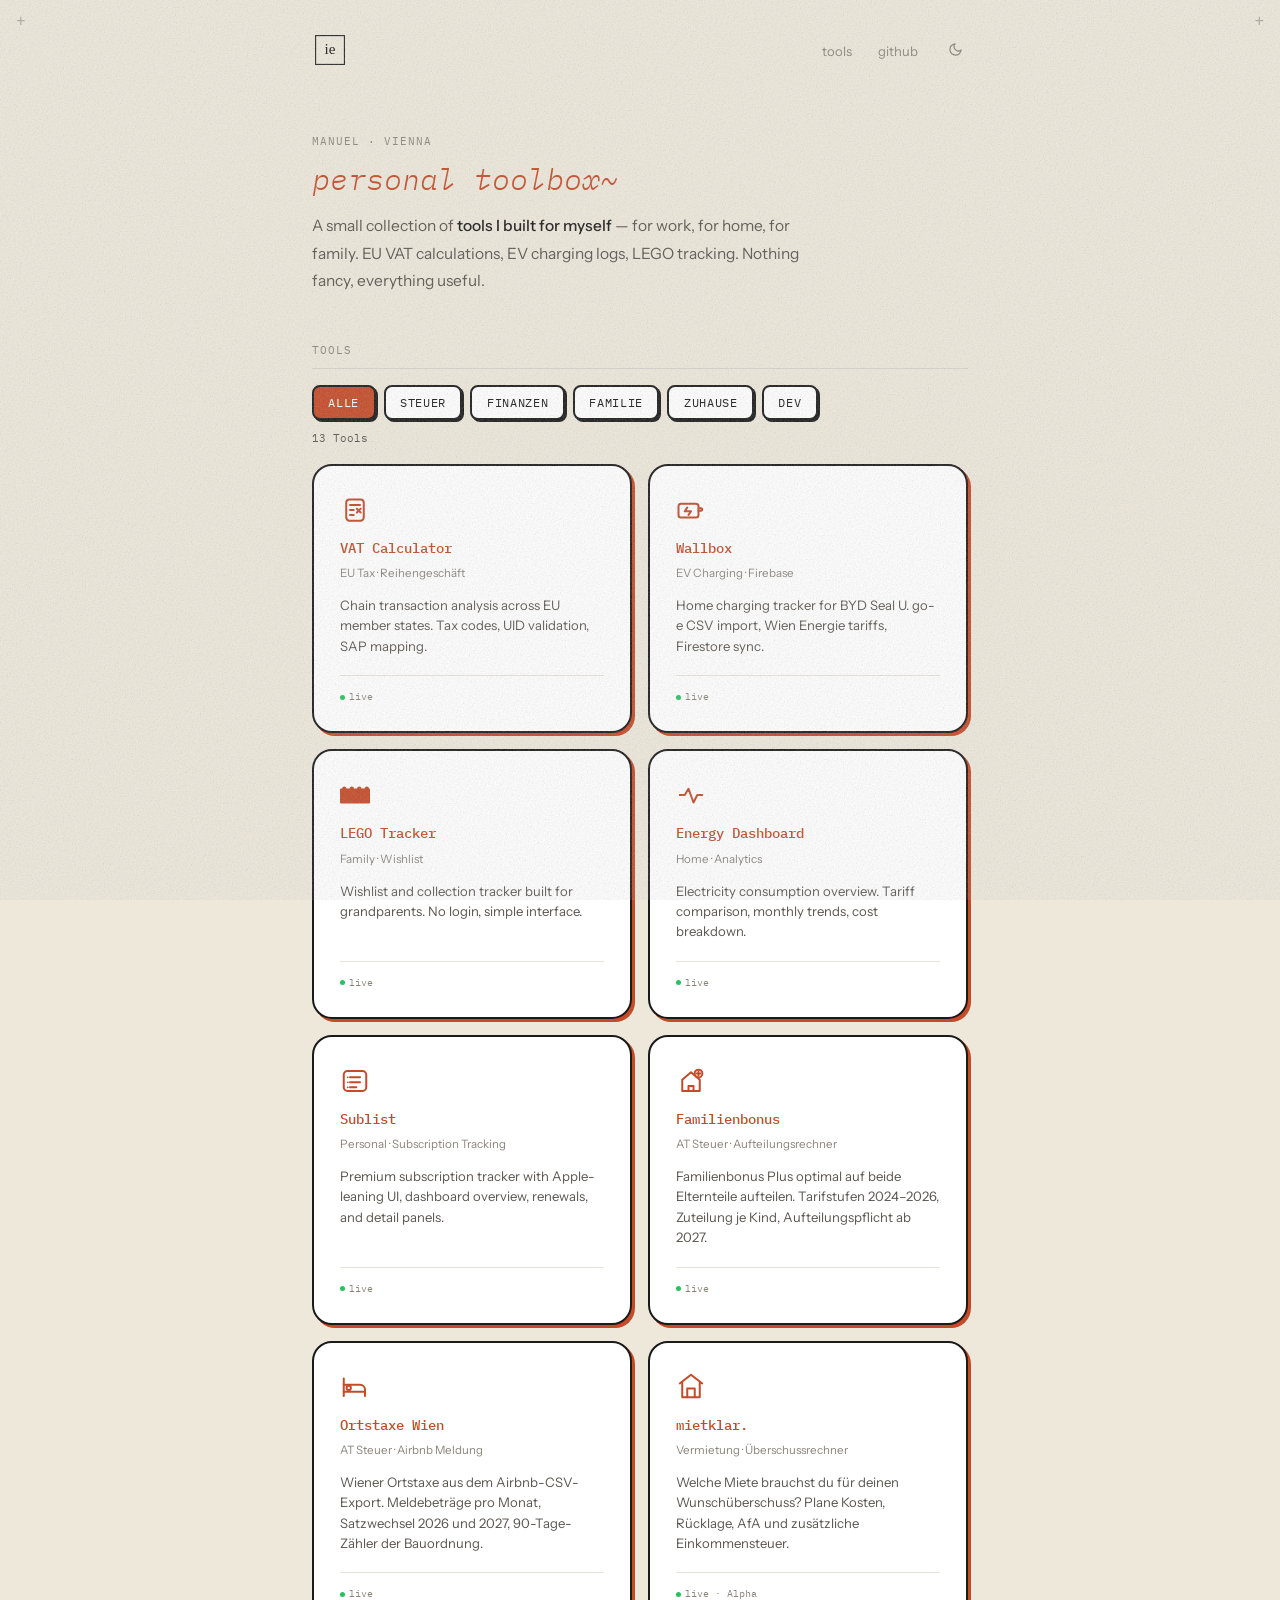
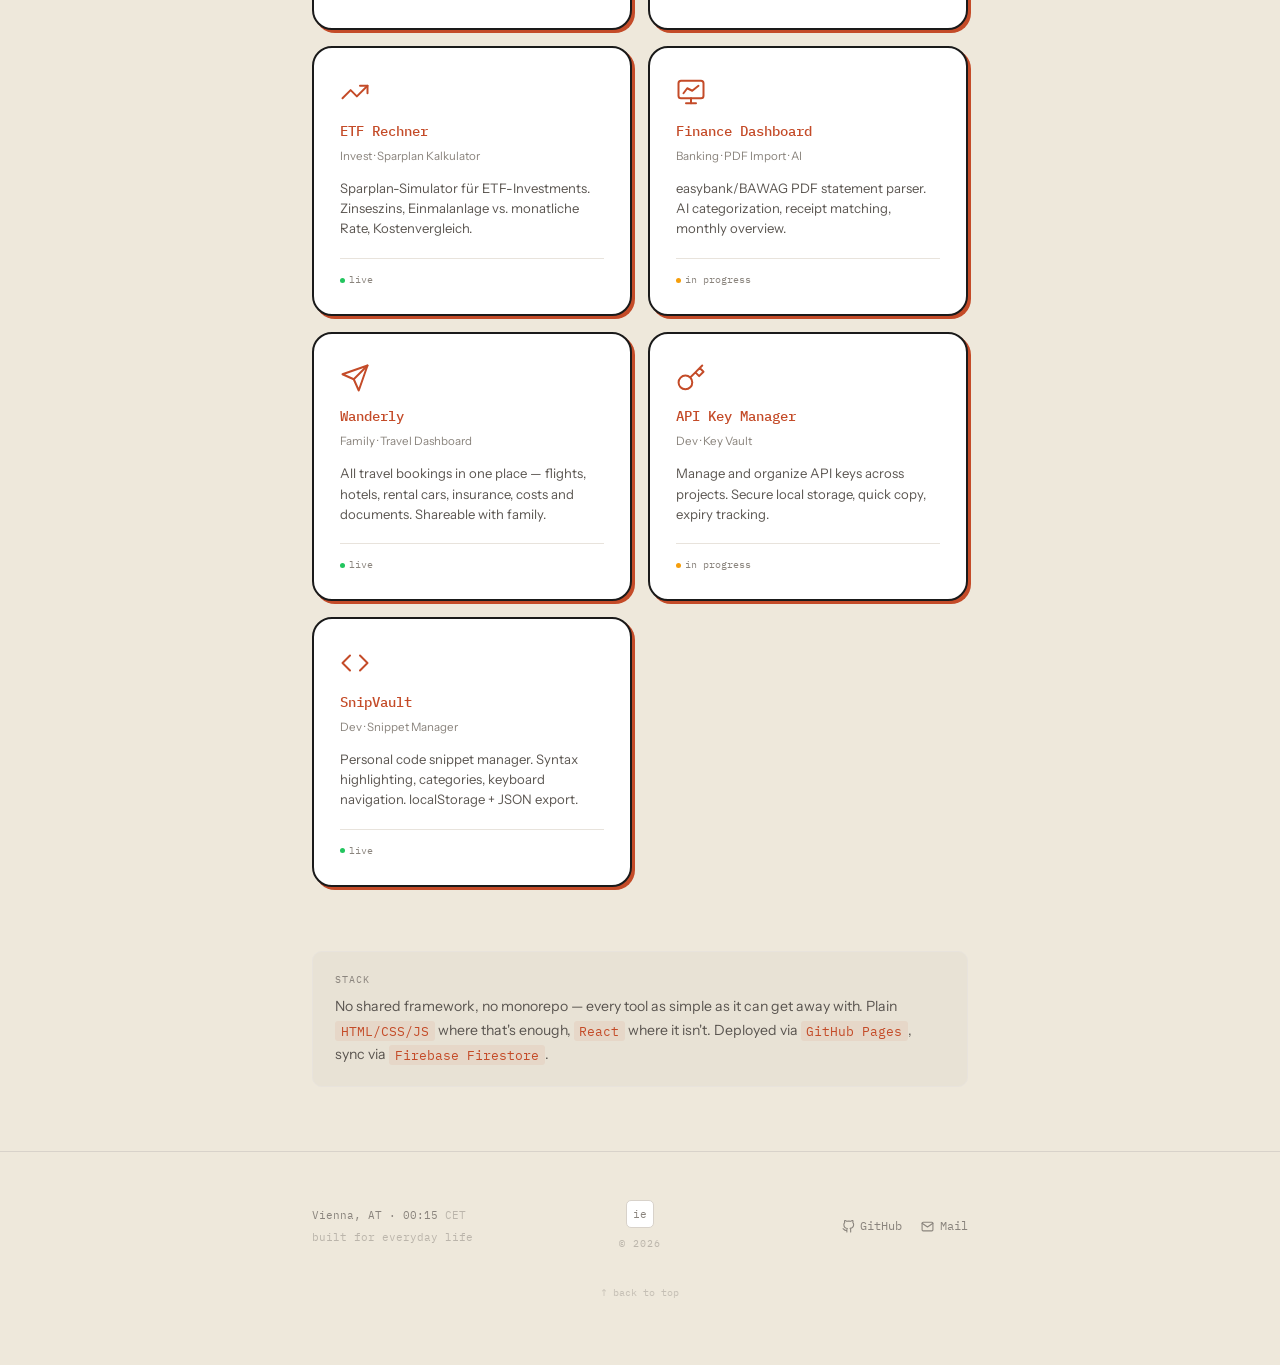
==== commit 88739eb9: "Add mietklar rental calculator to manuel.tools toolbox" ====
--- a/index.html
+++ b/index.html
@@ -5,7 +5,29 @@
   <meta name="viewport" content="width=device-width, initial-scale=1.0">
   <title>manuels toolbox</title>
   <meta name="description" content="Personal toolbox by Manuel, Vienna.">
+  <link rel="canonical" href="https://manuel.tools/">
+
+  <!-- Icons — SVG zuerst, PNG als Fallback für Browser ohne SVG-Favicon -->
+  <link rel="icon" href="favicon.svg" type="image/svg+xml">
+  <link rel="alternate icon" href="apple-touch-icon.png" type="image/png">
   <link rel="apple-touch-icon" href="apple-touch-icon.png">
+
+  <!-- Farbe der Browser-Leiste. Bewusst OHNE media-Query: das Theme hängt an
+       data-theme/localStorage und kann von der OS-Einstellung abweichen. Den
+       Wert setzen darum Init-Script und toggleTheme() passend zum wirklich
+       gerenderten Theme. Muss zu --bg in styles.css passen. -->
+  <meta name="theme-color" content="#eee8db">
+
+  <!-- Link-Vorschau (WhatsApp, iMessage, Slack …). Das Bild ist 540×540,
+       also quadratisch — deshalb summary und nicht summary_large_image. -->
+  <meta property="og:type" content="website">
+  <meta property="og:url" content="https://manuel.tools/">
+  <meta property="og:title" content="manuels toolbox">
+  <meta property="og:description" content="Personal toolbox by Manuel, Vienna.">
+  <meta property="og:image" content="https://manuel.tools/apple-touch-icon.png">
+  <meta property="og:image:alt" content="ie — Monogramm">
+  <meta name="twitter:card" content="summary">
+
   <!-- 1. Dark Mode Init — MUSS vor CSS kommen, blocking -->
   <script>
     (function() {
@@ -13,6 +35,8 @@
       try { saved = localStorage.getItem('theme'); } catch(e) {}
       if (!saved) saved = window.matchMedia('(prefers-color-scheme: dark)').matches ? 'dark' : 'light';
       document.documentElement.setAttribute('data-theme', saved);
+      var meta = document.querySelector('meta[name="theme-color"]');
+      if (meta) meta.setAttribute('content', saved === 'dark' ? '#1e2024' : '#eee8db');
     })();
   </script>
   <!-- 2. Fonts -->
@@ -215,6 +239,23 @@
         </div>
       </a>
 
+      <a class="tool-card" data-cat="tax money" href="https://manuel.tools/mietklar/" target="_blank" rel="noreferrer">
+        <span class="tool-icon" aria-hidden="true">
+          <svg width="30" height="30" viewBox="0 0 24 24" fill="none" stroke="currentColor" stroke-width="1.6" stroke-linecap="round" stroke-linejoin="round">
+            <path d="M3 10l9-7 9 7"/>
+            <path d="M5 9v12h14V9"/>
+            <path d="M9 21v-7h6v7"/>
+          </svg>
+        </span>
+        <h3 class="tool-name">mietklar.</h3>
+        <div class="tool-type">Vermietung · Überschussrechner</div>
+        <div class="tool-desc">Welche Miete brauchst du für deinen Wunschüberschuss? Plane Kosten, Rücklage, AfA und zusätzliche Einkommensteuer.</div>
+        <div class="tool-footer">
+          <span class="tool-status status-live"><span class="dot live"></span><b>live · Alpha</b></span>
+          <span class="tool-arrow" aria-hidden="true">↗</span>
+        </div>
+      </a>
+
       <a class="tool-card" data-cat="money" href="https://manuel.tools/etf-rechner/" target="_blank" rel="noreferrer">
         <span class="tool-icon" aria-hidden="true">
           <svg width="30" height="30" viewBox="0 0 24 24" fill="none" stroke="currentColor" stroke-width="1.6" stroke-linecap="round" stroke-linejoin="round">
@@ -336,6 +377,6 @@
   </div>
 </footer>
 
-<script src="script.js?v=4"></script>
+<script src="script.js?v=5"></script>
 </body>
 </html>
--- a/styles.css
+++ b/styles.css
@@ -245,6 +245,11 @@
   color: var(--on-accent);
 }
 
+.tool-filters button:focus-visible {
+  outline: 2.5px solid var(--accent);
+  outline-offset: 2px;
+}
+
 .tool-count {
   font-family: var(--mono);
   font-size: 0.7rem;
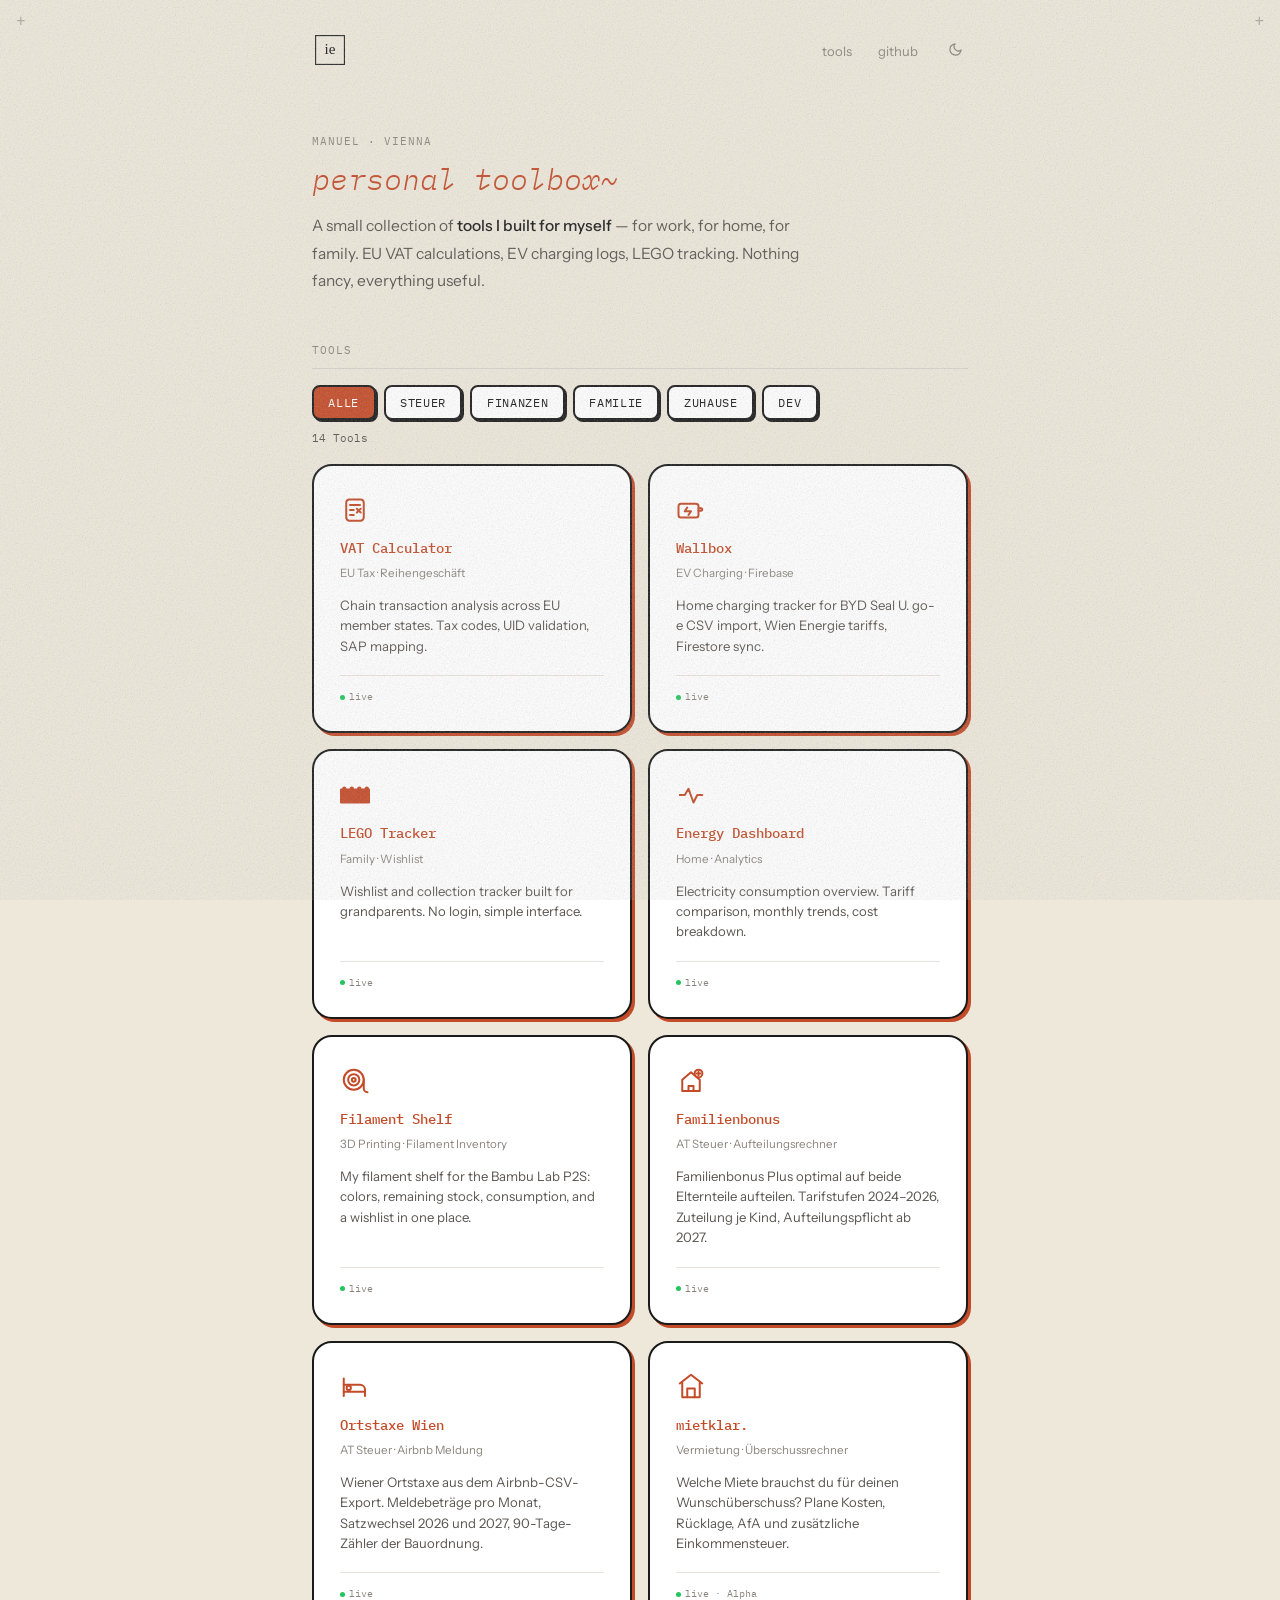
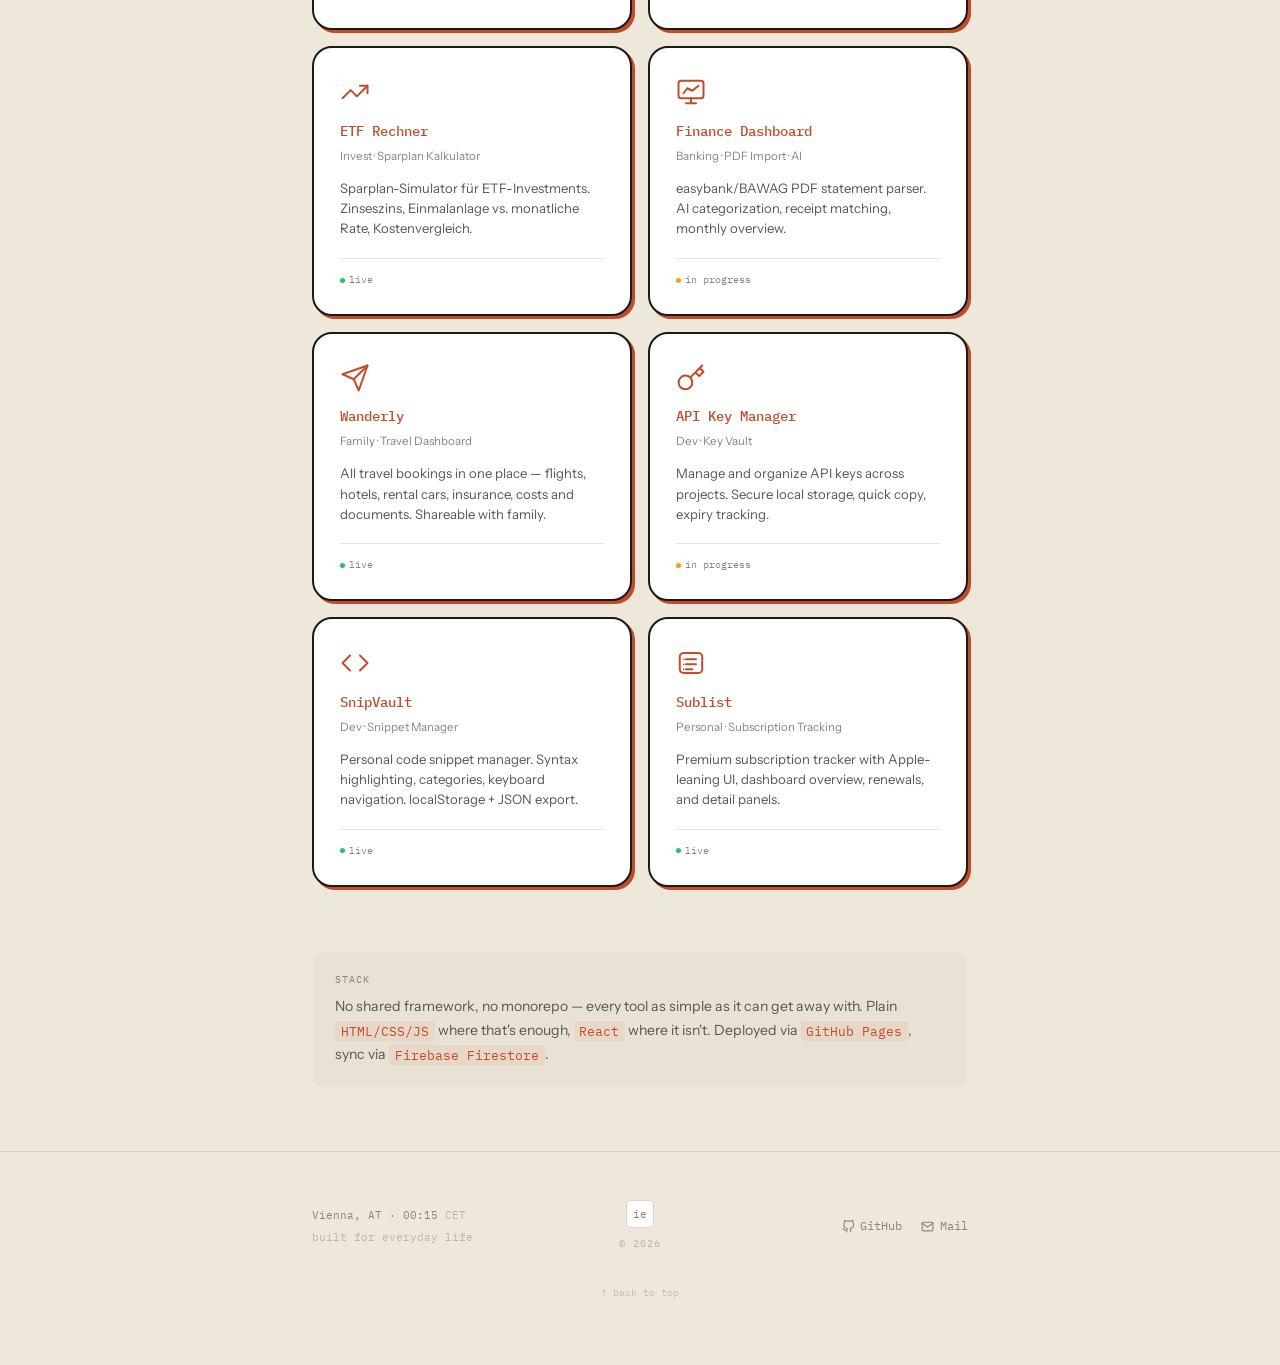
==== commit d0d11189: "Add Filament Shelf to toolbox and move Sublist to the bottom" ====
--- a/index.html
+++ b/index.html
@@ -44,7 +44,7 @@
   <link rel="preconnect" href="https://fonts.gstatic.com" crossorigin>
   <link href="https://fonts.googleapis.com/css2?family=IBM+Plex+Mono:ital,wght@0,300;0,400;0,500;1,300&family=Instrument+Sans:wght@400;500;600&display=swap" rel="stylesheet">
   <!-- 3. CSS -->
-  <link rel="stylesheet" href="styles.css?v=4">
+  <link rel="stylesheet" href="styles.css?v=5">
 </head>
 <body>
 
@@ -182,6 +182,158 @@
         </div>
       </a>
 
+      <a class="tool-card" data-cat="home" href="https://manuel.tools/filament-shelf/" target="_blank" rel="noreferrer">
+        <span class="tool-icon" aria-hidden="true">
+          <svg width="30" height="30" viewBox="0 0 24 24" fill="none" stroke="currentColor" stroke-width="1.6" stroke-linecap="round" stroke-linejoin="round">
+            <circle cx="11" cy="11" r="8"/>
+            <circle cx="11" cy="11" r="4.5"/>
+            <circle cx="11" cy="11" r="1.5"/>
+            <path d="M19 11v7a3 3 0 0 0 3 3"/>
+          </svg>
+        </span>
+        <h3 class="tool-name">Filament Shelf</h3>
+        <div class="tool-type">3D Printing · Filament Inventory</div>
+        <div class="tool-desc">My filament shelf for the Bambu Lab P2S: colors, remaining stock, consumption, and a wishlist in one place.</div>
+        <div class="tool-footer">
+          <span class="tool-status status-live"><span class="dot live"></span><b>live</b></span>
+          <span class="tool-arrow" aria-hidden="true">↗</span>
+        </div>
+      </a>
+
+      <a class="tool-card" data-cat="tax family" href="https://manuel.tools/familienbonus/" target="_blank" rel="noreferrer">
+        <span class="tool-icon" aria-hidden="true">
+          <svg width="30" height="30" viewBox="0 0 24 24" fill="none" stroke="currentColor" stroke-width="1.6" stroke-linecap="round" stroke-linejoin="round">
+            <path d="M5 20V11l7-6 7 6v9Z"/>
+            <path d="M10 20v-4h4v4"/>
+            <circle cx="18" cy="6" r="3.1"/>
+            <path d="M18 4.5v3M16.5 6h3"/>
+          </svg>
+        </span>
+        <h3 class="tool-name">Familienbonus</h3>
+        <div class="tool-type">AT Steuer · Aufteilungsrechner</div>
+        <div class="tool-desc">Familienbonus Plus optimal auf beide Elternteile aufteilen. Tarifstufen 2024–2026, Zuteilung je Kind, Aufteilungspflicht ab 2027.</div>
+        <div class="tool-footer">
+          <span class="tool-status status-live"><span class="dot live"></span><b>live</b></span>
+          <span class="tool-arrow" aria-hidden="true">↗</span>
+        </div>
+      </a>
+
+      <a class="tool-card" data-cat="tax money" href="https://manuel.tools/ortstaxe-wien/" target="_blank" rel="noreferrer">
+        <span class="tool-icon" aria-hidden="true">
+          <svg width="30" height="30" viewBox="0 0 24 24" fill="none" stroke="currentColor" stroke-width="1.6" stroke-linecap="round" stroke-linejoin="round">
+            <path d="M3 20V6"/>
+            <path d="M3 11h13a4 4 0 0 1 4 4v5"/>
+            <path d="M3 16.5h17"/>
+            <circle cx="7" cy="13.5" r="1.7"/>
+          </svg>
+        </span>
+        <h3 class="tool-name">Ortstaxe Wien</h3>
+        <div class="tool-type">AT Steuer · Airbnb Meldung</div>
+        <div class="tool-desc">Wiener Ortstaxe aus dem Airbnb-CSV-Export. Meldebeträge pro Monat, Satzwechsel 2026 und 2027, 90-Tage-Zähler der Bauordnung.</div>
+        <div class="tool-footer">
+          <span class="tool-status status-live"><span class="dot live"></span><b>live</b></span>
+          <span class="tool-arrow" aria-hidden="true">↗</span>
+        </div>
+      </a>
+
+      <a class="tool-card" data-cat="tax money" href="https://manuel.tools/mietklar/" target="_blank" rel="noreferrer">
+        <span class="tool-icon" aria-hidden="true">
+          <svg width="30" height="30" viewBox="0 0 24 24" fill="none" stroke="currentColor" stroke-width="1.6" stroke-linecap="round" stroke-linejoin="round">
+            <path d="M3 10l9-7 9 7"/>
+            <path d="M5 9v12h14V9"/>
+            <path d="M9 21v-7h6v7"/>
+          </svg>
+        </span>
+        <h3 class="tool-name">mietklar.</h3>
+        <div class="tool-type">Vermietung · Überschussrechner</div>
+        <div class="tool-desc">Welche Miete brauchst du für deinen Wunschüberschuss? Plane Kosten, Rücklage, AfA und zusätzliche Einkommensteuer.</div>
+        <div class="tool-footer">
+          <span class="tool-status status-live"><span class="dot live"></span><b>live · Alpha</b></span>
+          <span class="tool-arrow" aria-hidden="true">↗</span>
+        </div>
+      </a>
+
+      <a class="tool-card" data-cat="money" href="https://manuel.tools/etf-rechner/" target="_blank" rel="noreferrer">
+        <span class="tool-icon" aria-hidden="true">
+          <svg width="30" height="30" viewBox="0 0 24 24" fill="none" stroke="currentColor" stroke-width="1.6" stroke-linecap="round" stroke-linejoin="round">
+            <polyline points="22 7 13.5 15.5 8.5 10.5 2 17"/>
+            <polyline points="16 7 22 7 22 13"/>
+          </svg>
+        </span>
+        <h3 class="tool-name">ETF Rechner</h3>
+        <div class="tool-type">Invest · Sparplan Kalkulator</div>
+        <div class="tool-desc">Sparplan-Simulator für ETF-Investments. Zinseszins, Einmalanlage vs. monatliche Rate, Kostenvergleich.</div>
+        <div class="tool-footer">
+          <span class="tool-status status-live"><span class="dot live"></span><b>live</b></span>
+          <span class="tool-arrow" aria-hidden="true">↗</span>
+        </div>
+      </a>
+
+      <a class="tool-card" data-cat="money" href="https://manuel.tools/finance-dashboard/" target="_blank" rel="noreferrer">
+        <span class="tool-icon" aria-hidden="true">
+          <svg width="30" height="30" viewBox="0 0 24 24" fill="none" stroke="currentColor" stroke-width="1.6" stroke-linecap="round" stroke-linejoin="round">
+            <rect x="2" y="3" width="20" height="14" rx="2"/>
+            <line x1="8" y1="21" x2="16" y2="21"/>
+            <line x1="12" y1="17" x2="12" y2="21"/>
+            <polyline points="6 13 9 9 13 11 18 7"/>
+          </svg>
+        </span>
+        <h3 class="tool-name">Finance Dashboard</h3>
+        <div class="tool-type">Banking · PDF Import · AI</div>
+        <div class="tool-desc">easybank/BAWAG PDF statement parser. AI categorization, receipt matching, monthly overview.</div>
+        <div class="tool-footer">
+          <span class="tool-status status-wip"><span class="dot wip"></span><b>in progress</b></span>
+          <span class="tool-arrow" aria-hidden="true">↗</span>
+        </div>
+      </a>
+
+      <a class="tool-card" data-cat="family" href="https://manuel.tools/wanderly/" target="_blank" rel="noreferrer">
+        <span class="tool-icon" aria-hidden="true">
+          <svg width="30" height="30" viewBox="0 0 24 24" fill="none" stroke="currentColor" stroke-width="1.6" stroke-linecap="round" stroke-linejoin="round">
+            <path d="M22 2L11 13"/>
+            <path d="M22 2L15 22 11 13 2 9l20-7z"/>
+          </svg>
+        </span>
+        <h3 class="tool-name">Wanderly</h3>
+        <div class="tool-type">Family · Travel Dashboard</div>
+        <div class="tool-desc">All travel bookings in one place — flights, hotels, rental cars, insurance, costs and documents. Shareable with family.</div>
+        <div class="tool-footer">
+          <span class="tool-status status-live"><span class="dot live"></span><b>live</b></span>
+          <span class="tool-arrow" aria-hidden="true">↗</span>
+        </div>
+      </a>
+
+      <a class="tool-card" data-cat="dev" href="https://manuel.tools/apikey-app/" target="_blank" rel="noreferrer">
+        <span class="tool-icon" aria-hidden="true">
+          <svg width="30" height="30" viewBox="0 0 24 24" fill="none" stroke="currentColor" stroke-width="1.6" stroke-linecap="round" stroke-linejoin="round">
+            <path d="M21 2l-2 2m-7.61 7.61a5.5 5.5 0 1 1-7.778 7.778 5.5 5.5 0 0 1 7.777-7.777zm0 0L15.5 7.5m0 0l3 3L22 7l-3-3m-3.5 3.5L19 4"/>
+          </svg>
+        </span>
+        <h3 class="tool-name">API Key Manager</h3>
+        <div class="tool-type">Dev · Key Vault</div>
+        <div class="tool-desc">Manage and organize API keys across projects. Secure local storage, quick copy, expiry tracking.</div>
+        <div class="tool-footer">
+          <span class="tool-status status-wip"><span class="dot wip"></span><b>in progress</b></span>
+          <span class="tool-arrow" aria-hidden="true">↗</span>
+        </div>
+      </a>
+
+      <a class="tool-card" data-cat="dev" href="https://manuel.tools/snipvault/" target="_blank" rel="noreferrer">
+        <span class="tool-icon" aria-hidden="true">
+          <svg width="30" height="30" viewBox="0 0 24 24" fill="none" stroke="currentColor" stroke-width="1.6" stroke-linecap="round" stroke-linejoin="round">
+            <polyline points="16 18 22 12 16 6"/>
+            <polyline points="8 6 2 12 8 18"/>
+          </svg>
+        </span>
+        <h3 class="tool-name">SnipVault</h3>
+        <div class="tool-type">Dev · Snippet Manager</div>
+        <div class="tool-desc">Personal code snippet manager. Syntax highlighting, categories, keyboard navigation. localStorage + JSON export.</div>
+        <div class="tool-footer">
+          <span class="tool-status status-live"><span class="dot live"></span><b>live</b></span>
+          <span class="tool-arrow" aria-hidden="true">↗</span>
+        </div>
+      </a>
+
       <a class="tool-card" data-cat="money" href="https://manuel.tools/sublist-web/" target="_blank" rel="noreferrer">
         <span class="tool-icon" aria-hidden="true">
           <svg width="30" height="30" viewBox="0 0 24 24" fill="none" stroke="currentColor" stroke-width="1.6" stroke-linecap="round" stroke-linejoin="round">
@@ -197,140 +349,6 @@
         <h3 class="tool-name">Sublist</h3>
         <div class="tool-type">Personal · Subscription Tracking</div>
         <div class="tool-desc">Premium subscription tracker with Apple-leaning UI, dashboard overview, renewals, and detail panels.</div>
-        <div class="tool-footer">
-          <span class="tool-status status-live"><span class="dot live"></span><b>live</b></span>
-          <span class="tool-arrow" aria-hidden="true">↗</span>
-        </div>
-      </a>
-
-      <a class="tool-card" data-cat="tax family" href="https://manuel.tools/familienbonus/" target="_blank" rel="noreferrer">
-        <span class="tool-icon" aria-hidden="true">
-          <svg width="30" height="30" viewBox="0 0 24 24" fill="none" stroke="currentColor" stroke-width="1.6" stroke-linecap="round" stroke-linejoin="round">
-            <path d="M5 20V11l7-6 7 6v9Z"/>
-            <path d="M10 20v-4h4v4"/>
-            <circle cx="18" cy="6" r="3.1"/>
-            <path d="M18 4.5v3M16.5 6h3"/>
-          </svg>
-        </span>
-        <h3 class="tool-name">Familienbonus</h3>
-        <div class="tool-type">AT Steuer · Aufteilungsrechner</div>
-        <div class="tool-desc">Familienbonus Plus optimal auf beide Elternteile aufteilen. Tarifstufen 2024–2026, Zuteilung je Kind, Aufteilungspflicht ab 2027.</div>
-        <div class="tool-footer">
-          <span class="tool-status status-live"><span class="dot live"></span><b>live</b></span>
-          <span class="tool-arrow" aria-hidden="true">↗</span>
-        </div>
-      </a>
-
-      <a class="tool-card" data-cat="tax money" href="https://manuel.tools/ortstaxe-wien/" target="_blank" rel="noreferrer">
-        <span class="tool-icon" aria-hidden="true">
-          <svg width="30" height="30" viewBox="0 0 24 24" fill="none" stroke="currentColor" stroke-width="1.6" stroke-linecap="round" stroke-linejoin="round">
-            <path d="M3 20V6"/>
-            <path d="M3 11h13a4 4 0 0 1 4 4v5"/>
-            <path d="M3 16.5h17"/>
-            <circle cx="7" cy="13.5" r="1.7"/>
-          </svg>
-        </span>
-        <h3 class="tool-name">Ortstaxe Wien</h3>
-        <div class="tool-type">AT Steuer · Airbnb Meldung</div>
-        <div class="tool-desc">Wiener Ortstaxe aus dem Airbnb-CSV-Export. Meldebeträge pro Monat, Satzwechsel 2026 und 2027, 90-Tage-Zähler der Bauordnung.</div>
-        <div class="tool-footer">
-          <span class="tool-status status-live"><span class="dot live"></span><b>live</b></span>
-          <span class="tool-arrow" aria-hidden="true">↗</span>
-        </div>
-      </a>
-
-      <a class="tool-card" data-cat="tax money" href="https://manuel.tools/mietklar/" target="_blank" rel="noreferrer">
-        <span class="tool-icon" aria-hidden="true">
-          <svg width="30" height="30" viewBox="0 0 24 24" fill="none" stroke="currentColor" stroke-width="1.6" stroke-linecap="round" stroke-linejoin="round">
-            <path d="M3 10l9-7 9 7"/>
-            <path d="M5 9v12h14V9"/>
-            <path d="M9 21v-7h6v7"/>
-          </svg>
-        </span>
-        <h3 class="tool-name">mietklar.</h3>
-        <div class="tool-type">Vermietung · Überschussrechner</div>
-        <div class="tool-desc">Welche Miete brauchst du für deinen Wunschüberschuss? Plane Kosten, Rücklage, AfA und zusätzliche Einkommensteuer.</div>
-        <div class="tool-footer">
-          <span class="tool-status status-live"><span class="dot live"></span><b>live · Alpha</b></span>
-          <span class="tool-arrow" aria-hidden="true">↗</span>
-        </div>
-      </a>
-
-      <a class="tool-card" data-cat="money" href="https://manuel.tools/etf-rechner/" target="_blank" rel="noreferrer">
-        <span class="tool-icon" aria-hidden="true">
-          <svg width="30" height="30" viewBox="0 0 24 24" fill="none" stroke="currentColor" stroke-width="1.6" stroke-linecap="round" stroke-linejoin="round">
-            <polyline points="22 7 13.5 15.5 8.5 10.5 2 17"/>
-            <polyline points="16 7 22 7 22 13"/>
-          </svg>
-        </span>
-        <h3 class="tool-name">ETF Rechner</h3>
-        <div class="tool-type">Invest · Sparplan Kalkulator</div>
-        <div class="tool-desc">Sparplan-Simulator für ETF-Investments. Zinseszins, Einmalanlage vs. monatliche Rate, Kostenvergleich.</div>
-        <div class="tool-footer">
-          <span class="tool-status status-live"><span class="dot live"></span><b>live</b></span>
-          <span class="tool-arrow" aria-hidden="true">↗</span>
-        </div>
-      </a>
-
-      <a class="tool-card" data-cat="money" href="https://manuel.tools/finance-dashboard/" target="_blank" rel="noreferrer">
-        <span class="tool-icon" aria-hidden="true">
-          <svg width="30" height="30" viewBox="0 0 24 24" fill="none" stroke="currentColor" stroke-width="1.6" stroke-linecap="round" stroke-linejoin="round">
-            <rect x="2" y="3" width="20" height="14" rx="2"/>
-            <line x1="8" y1="21" x2="16" y2="21"/>
-            <line x1="12" y1="17" x2="12" y2="21"/>
-            <polyline points="6 13 9 9 13 11 18 7"/>
-          </svg>
-        </span>
-        <h3 class="tool-name">Finance Dashboard</h3>
-        <div class="tool-type">Banking · PDF Import · AI</div>
-        <div class="tool-desc">easybank/BAWAG PDF statement parser. AI categorization, receipt matching, monthly overview.</div>
-        <div class="tool-footer">
-          <span class="tool-status status-wip"><span class="dot wip"></span><b>in progress</b></span>
-          <span class="tool-arrow" aria-hidden="true">↗</span>
-        </div>
-      </a>
-
-      <a class="tool-card" data-cat="family" href="https://manuel.tools/wanderly/" target="_blank" rel="noreferrer">
-        <span class="tool-icon" aria-hidden="true">
-          <svg width="30" height="30" viewBox="0 0 24 24" fill="none" stroke="currentColor" stroke-width="1.6" stroke-linecap="round" stroke-linejoin="round">
-            <path d="M22 2L11 13"/>
-            <path d="M22 2L15 22 11 13 2 9l20-7z"/>
-          </svg>
-        </span>
-        <h3 class="tool-name">Wanderly</h3>
-        <div class="tool-type">Family · Travel Dashboard</div>
-        <div class="tool-desc">All travel bookings in one place — flights, hotels, rental cars, insurance, costs and documents. Shareable with family.</div>
-        <div class="tool-footer">
-          <span class="tool-status status-live"><span class="dot live"></span><b>live</b></span>
-          <span class="tool-arrow" aria-hidden="true">↗</span>
-        </div>
-      </a>
-
-      <a class="tool-card" data-cat="dev" href="https://manuel.tools/apikey-app/" target="_blank" rel="noreferrer">
-        <span class="tool-icon" aria-hidden="true">
-          <svg width="30" height="30" viewBox="0 0 24 24" fill="none" stroke="currentColor" stroke-width="1.6" stroke-linecap="round" stroke-linejoin="round">
-            <path d="M21 2l-2 2m-7.61 7.61a5.5 5.5 0 1 1-7.778 7.778 5.5 5.5 0 0 1 7.777-7.777zm0 0L15.5 7.5m0 0l3 3L22 7l-3-3m-3.5 3.5L19 4"/>
-          </svg>
-        </span>
-        <h3 class="tool-name">API Key Manager</h3>
-        <div class="tool-type">Dev · Key Vault</div>
-        <div class="tool-desc">Manage and organize API keys across projects. Secure local storage, quick copy, expiry tracking.</div>
-        <div class="tool-footer">
-          <span class="tool-status status-wip"><span class="dot wip"></span><b>in progress</b></span>
-          <span class="tool-arrow" aria-hidden="true">↗</span>
-        </div>
-      </a>
-
-      <a class="tool-card" data-cat="dev" href="https://manuel.tools/snipvault/" target="_blank" rel="noreferrer">
-        <span class="tool-icon" aria-hidden="true">
-          <svg width="30" height="30" viewBox="0 0 24 24" fill="none" stroke="currentColor" stroke-width="1.6" stroke-linecap="round" stroke-linejoin="round">
-            <polyline points="16 18 22 12 16 6"/>
-            <polyline points="8 6 2 12 8 18"/>
-          </svg>
-        </span>
-        <h3 class="tool-name">SnipVault</h3>
-        <div class="tool-type">Dev · Snippet Manager</div>
-        <div class="tool-desc">Personal code snippet manager. Syntax highlighting, categories, keyboard navigation. localStorage + JSON export.</div>
         <div class="tool-footer">
           <span class="tool-status status-live"><span class="dot live"></span><b>live</b></span>
           <span class="tool-arrow" aria-hidden="true">↗</span>
--- a/styles.css
+++ b/styles.css
@@ -603,3 +603,15 @@
     padding: 1.5rem 1.4rem 1.3rem;
   }
 }
+
+/* Touch devices and narrow viewports: avoid the full-screen noise filter
+   and show cards immediately, including after category changes. */
+@media (max-width: 768px), (hover: none) {
+  .grain {
+    display: none;
+  }
+
+  .tool-card {
+    animation: none;
+  }
+}
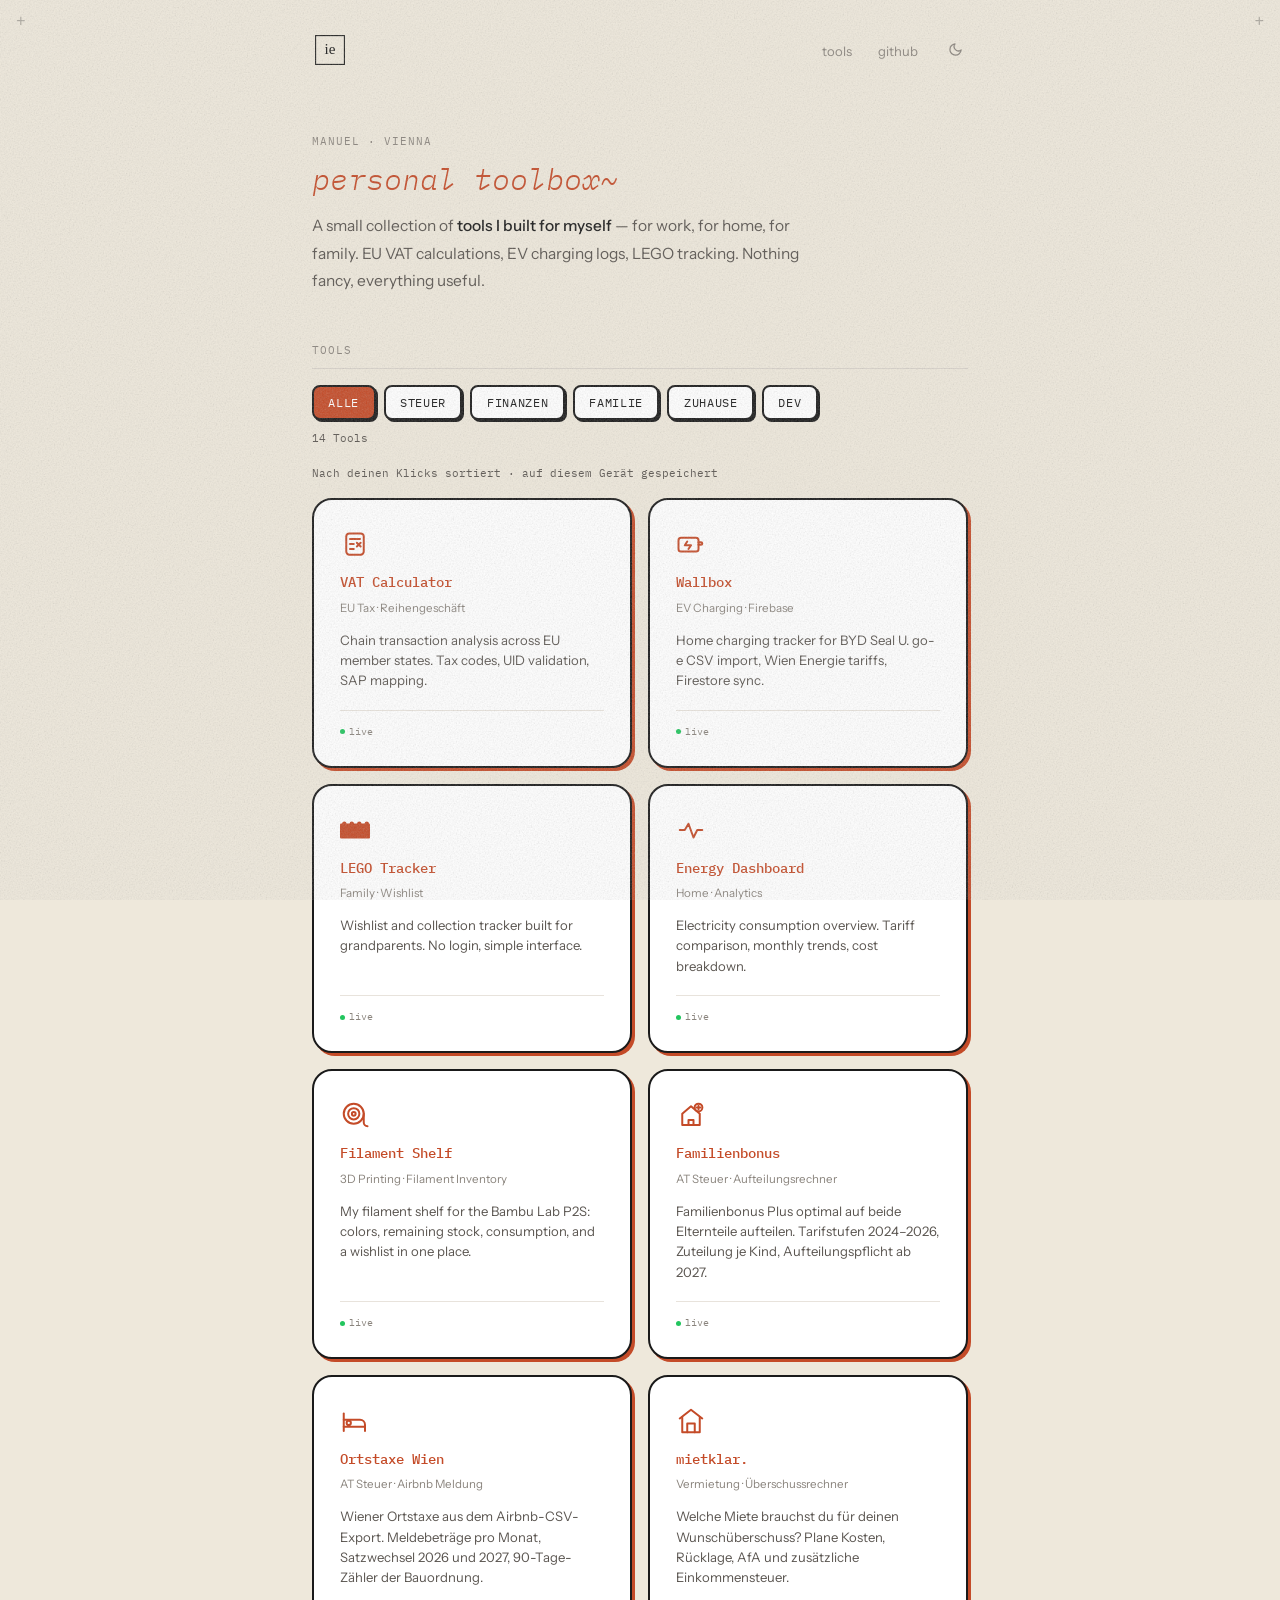
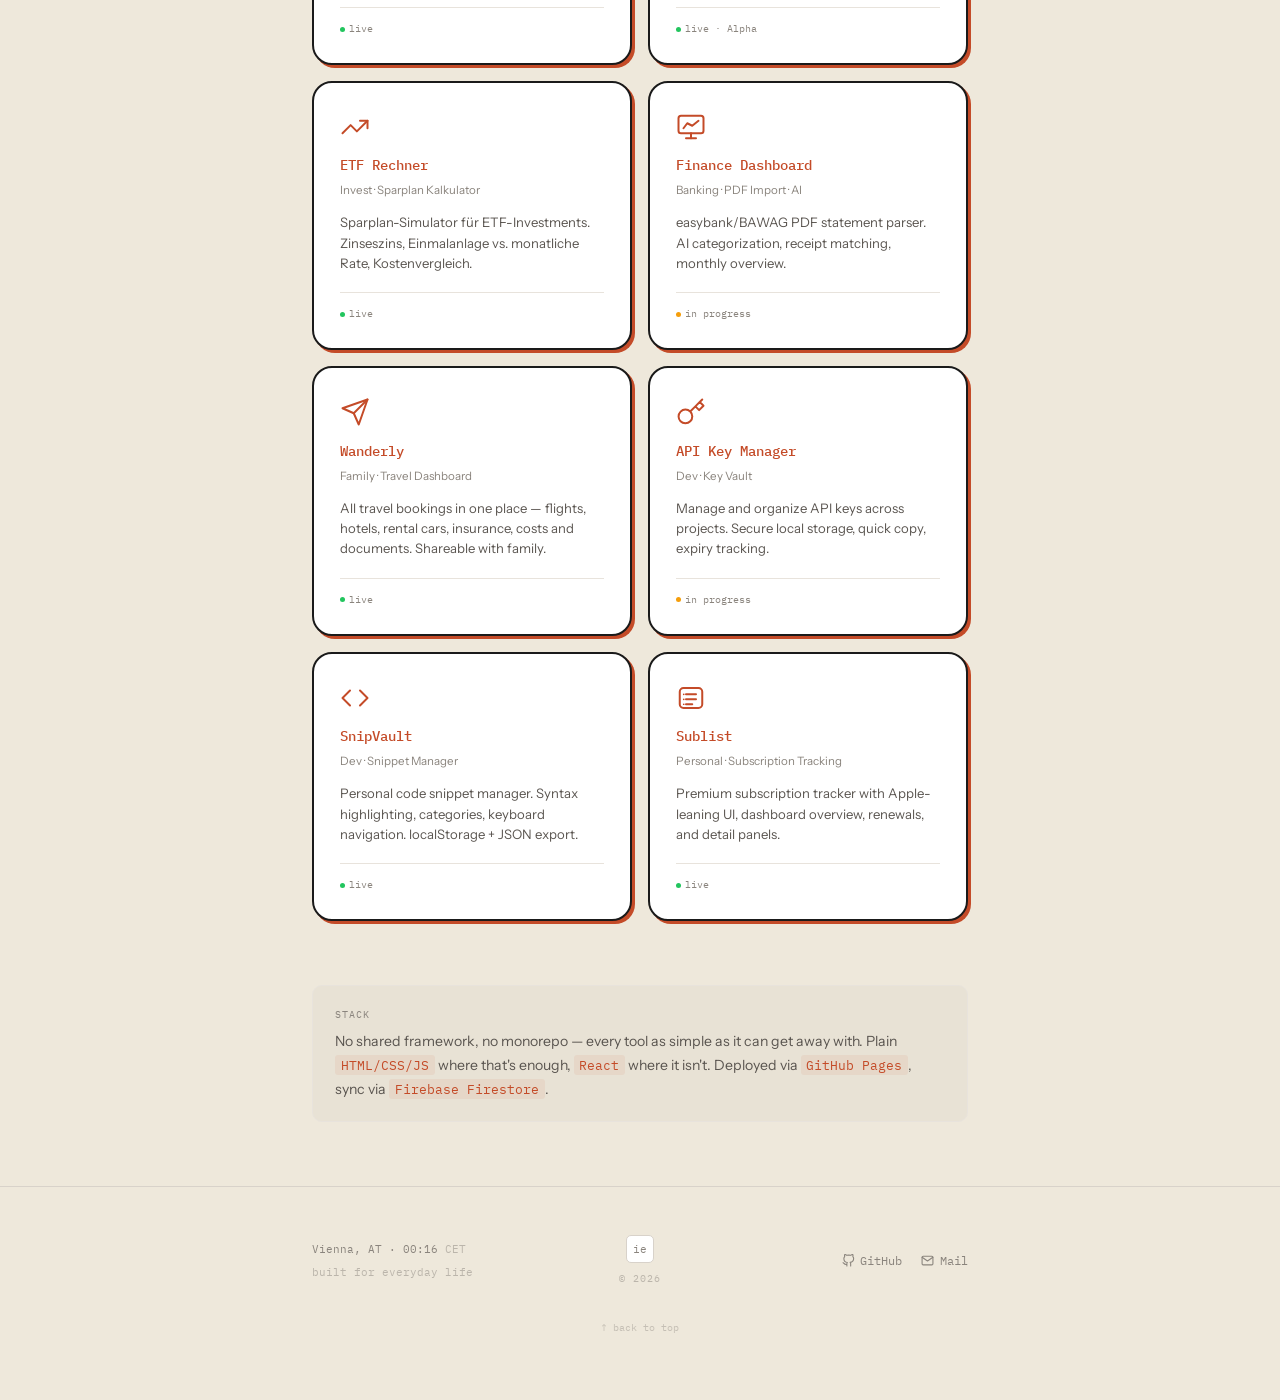
==== commit 2f30b424: "Rank toolbox cards by local click frequency on page load" ====
--- a/index.html
+++ b/index.html
@@ -105,6 +105,7 @@
       <button type="button" data-filter="dev" aria-pressed="false">Dev</button>
     </div>
     <p class="tool-count" id="tool-count" aria-live="polite"></p>
+    <p class="tool-count">Nach deinen Klicks sortiert · auf diesem Gerät gespeichert</p>
     <div class="tools-grid" id="tools-grid">
 
       <a class="tool-card" data-cat="tax" href="https://manuel.tools/eu-vat-reihengeschaeftrechner/" target="_blank" rel="noreferrer">
@@ -395,6 +396,6 @@
   </div>
 </footer>
 
-<script src="script.js?v=5"></script>
+<script src="script.js?v=6"></script>
 </body>
 </html>
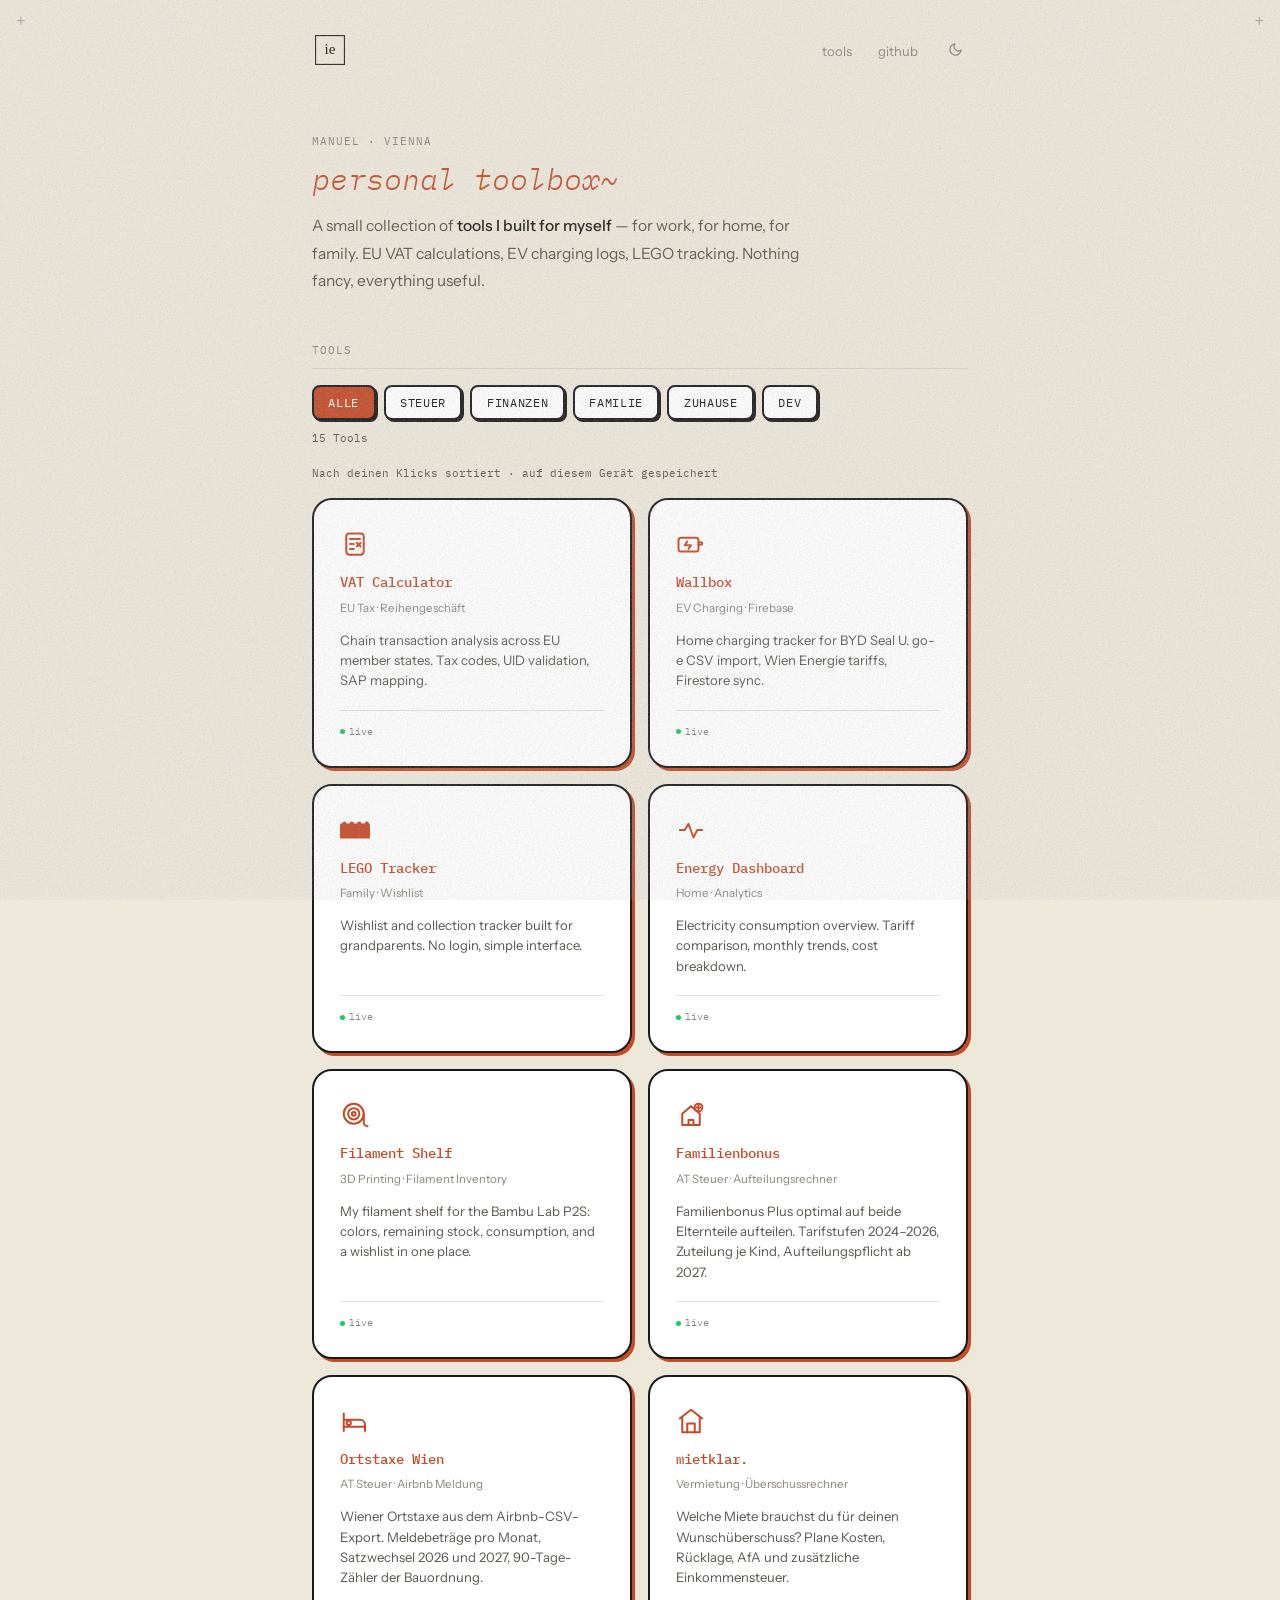
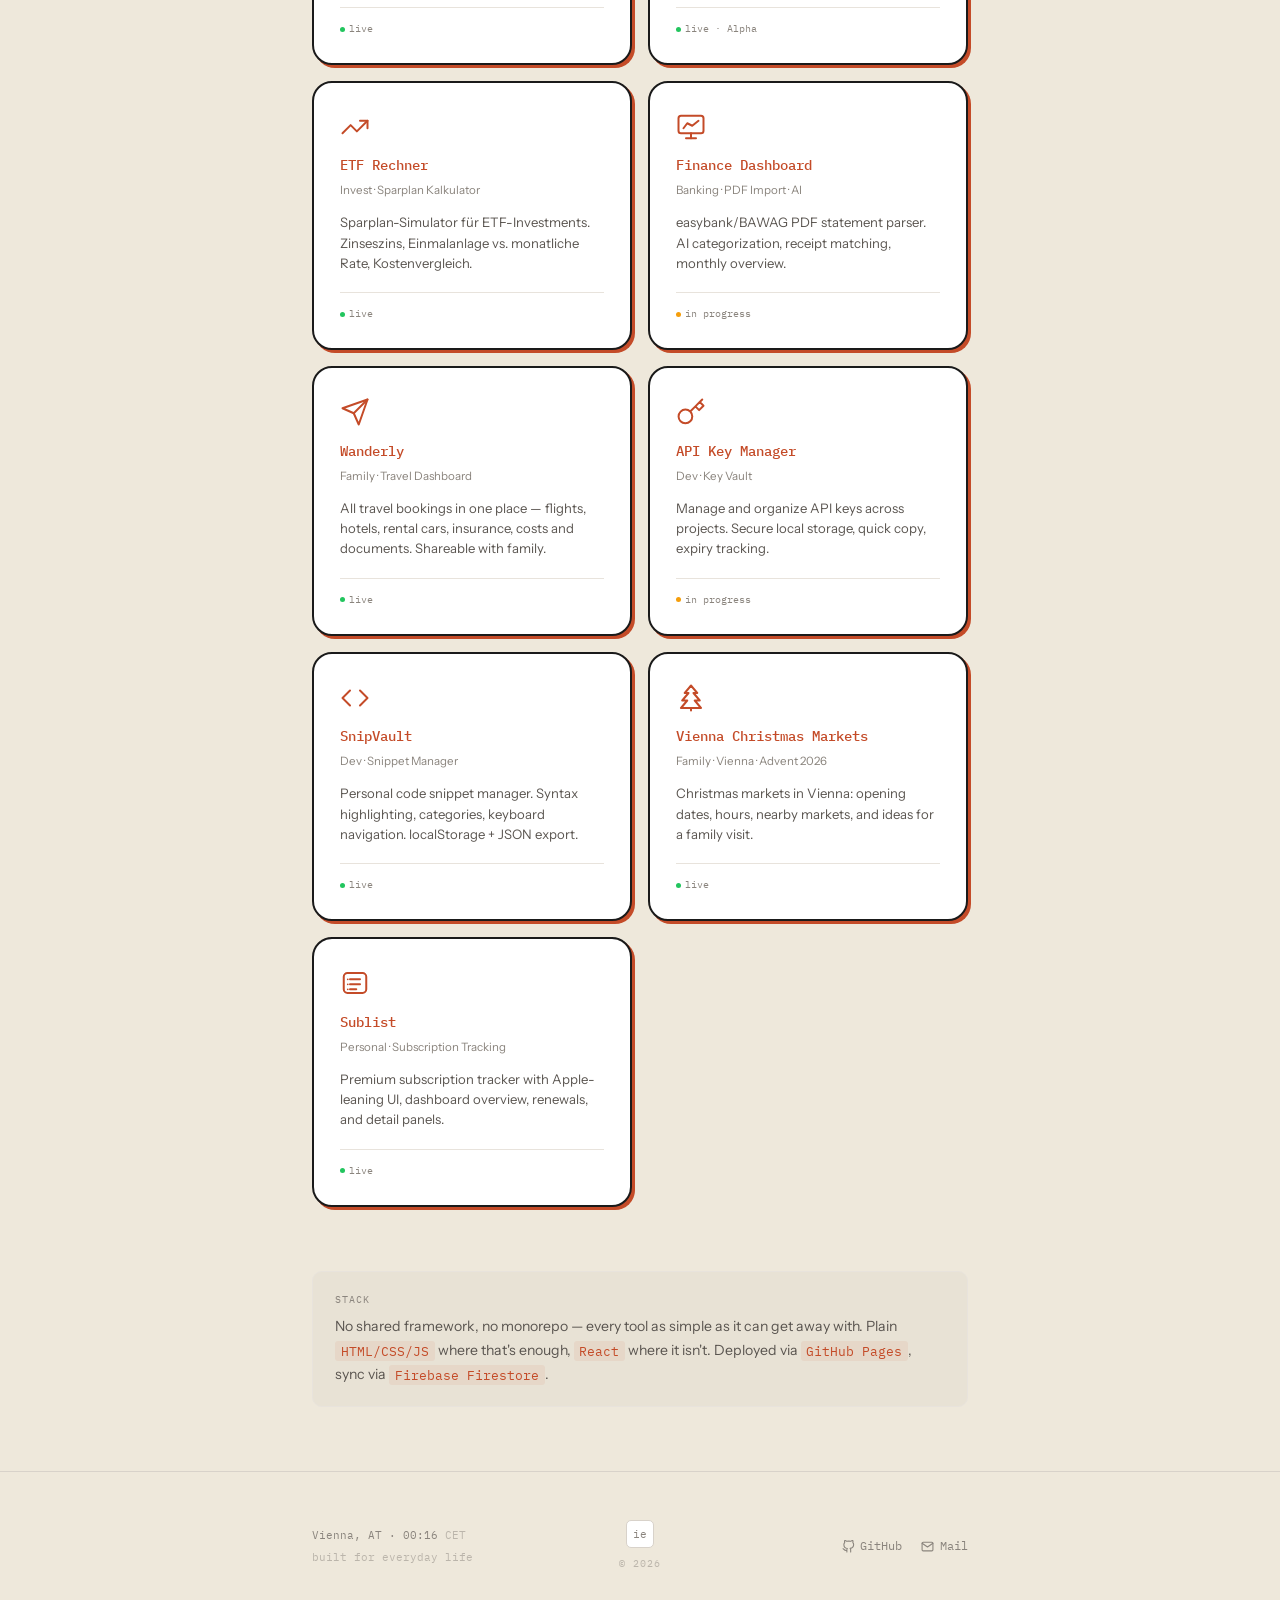
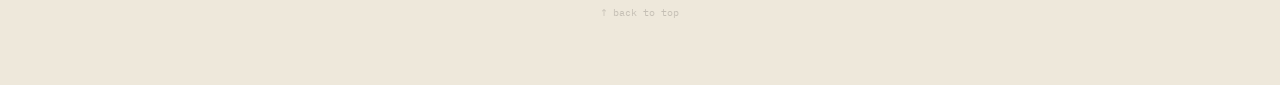
==== commit ad5d3f6a: "Link Vienna Christmas Markets guide from toolbox" ====
--- a/index.html
+++ b/index.html
@@ -335,6 +335,22 @@
         </div>
       </a>
 
+      <a class="tool-card" data-cat="family" href="https://manuel.tools/xmas/" target="_blank" rel="noreferrer">
+        <span class="tool-icon" aria-hidden="true">
+          <svg width="30" height="30" viewBox="0 0 24 24" fill="none" stroke="currentColor" stroke-width="1.6" stroke-linecap="round" stroke-linejoin="round">
+            <path d="M12 2 7 8h3l-5 6h4l-5 6h16l-5-6h4l-5-6h3L12 2Z"/>
+            <path d="M12 20v2"/>
+          </svg>
+        </span>
+        <h3 class="tool-name">Vienna Christmas Markets</h3>
+        <div class="tool-type">Family · Vienna · Advent 2026</div>
+        <div class="tool-desc">Christmas markets in Vienna: opening dates, hours, nearby markets, and ideas for a family visit.</div>
+        <div class="tool-footer">
+          <span class="tool-status status-live"><span class="dot live"></span><b>live</b></span>
+          <span class="tool-arrow" aria-hidden="true">↗</span>
+        </div>
+      </a>
+
       <a class="tool-card" data-cat="money" href="https://manuel.tools/sublist-web/" target="_blank" rel="noreferrer">
         <span class="tool-icon" aria-hidden="true">
           <svg width="30" height="30" viewBox="0 0 24 24" fill="none" stroke="currentColor" stroke-width="1.6" stroke-linecap="round" stroke-linejoin="round">
